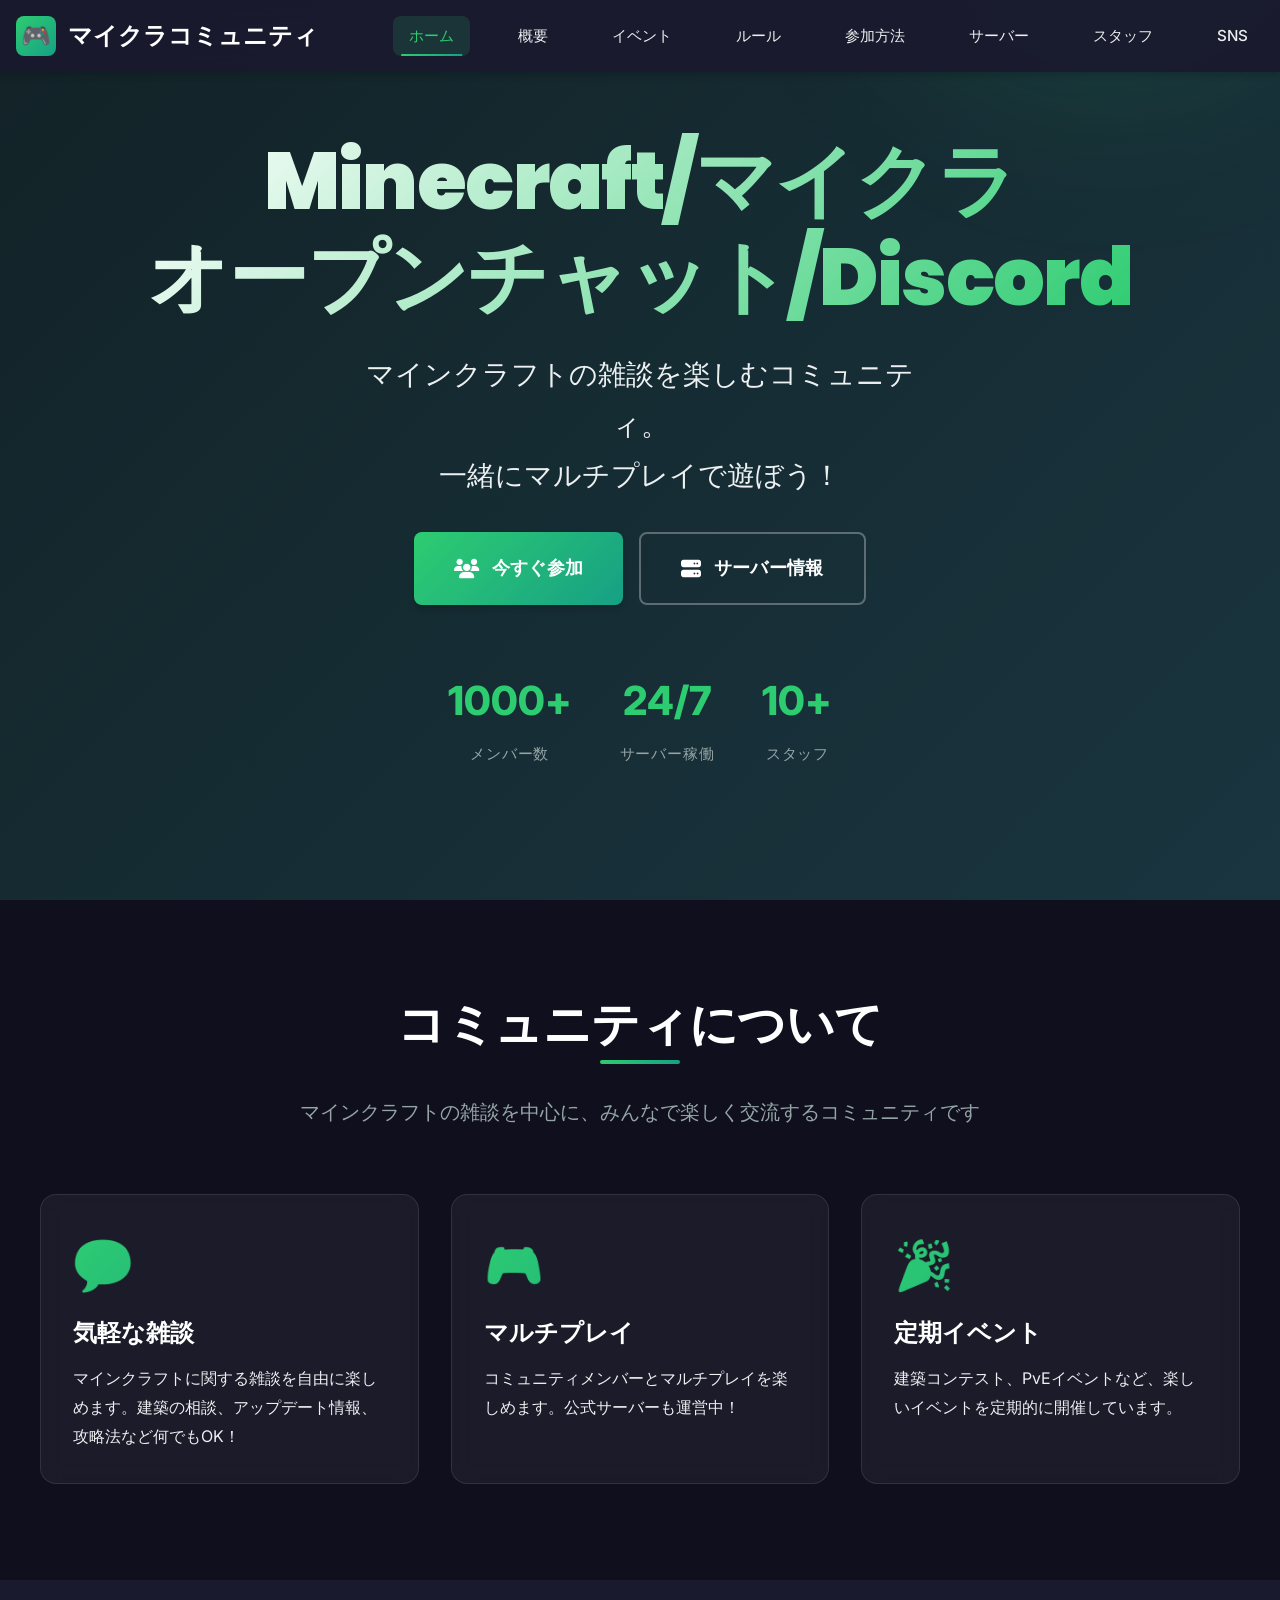
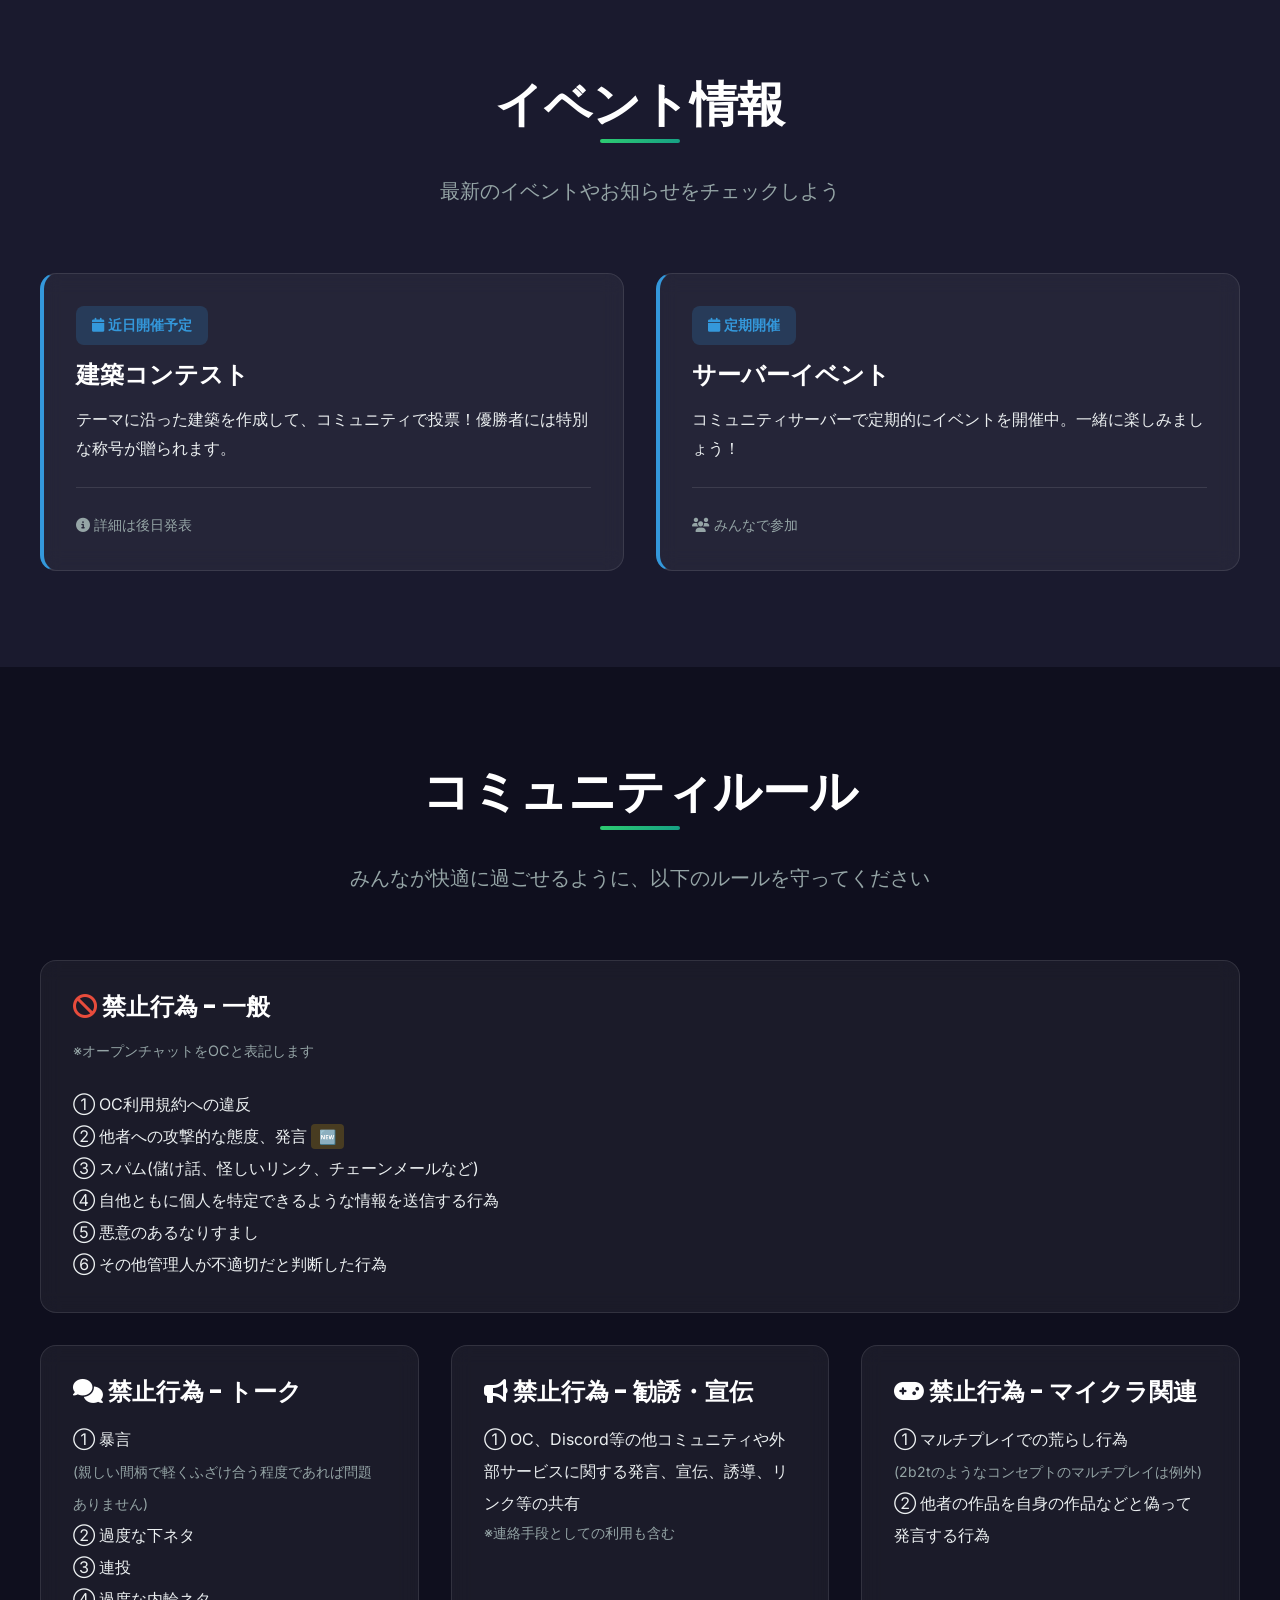
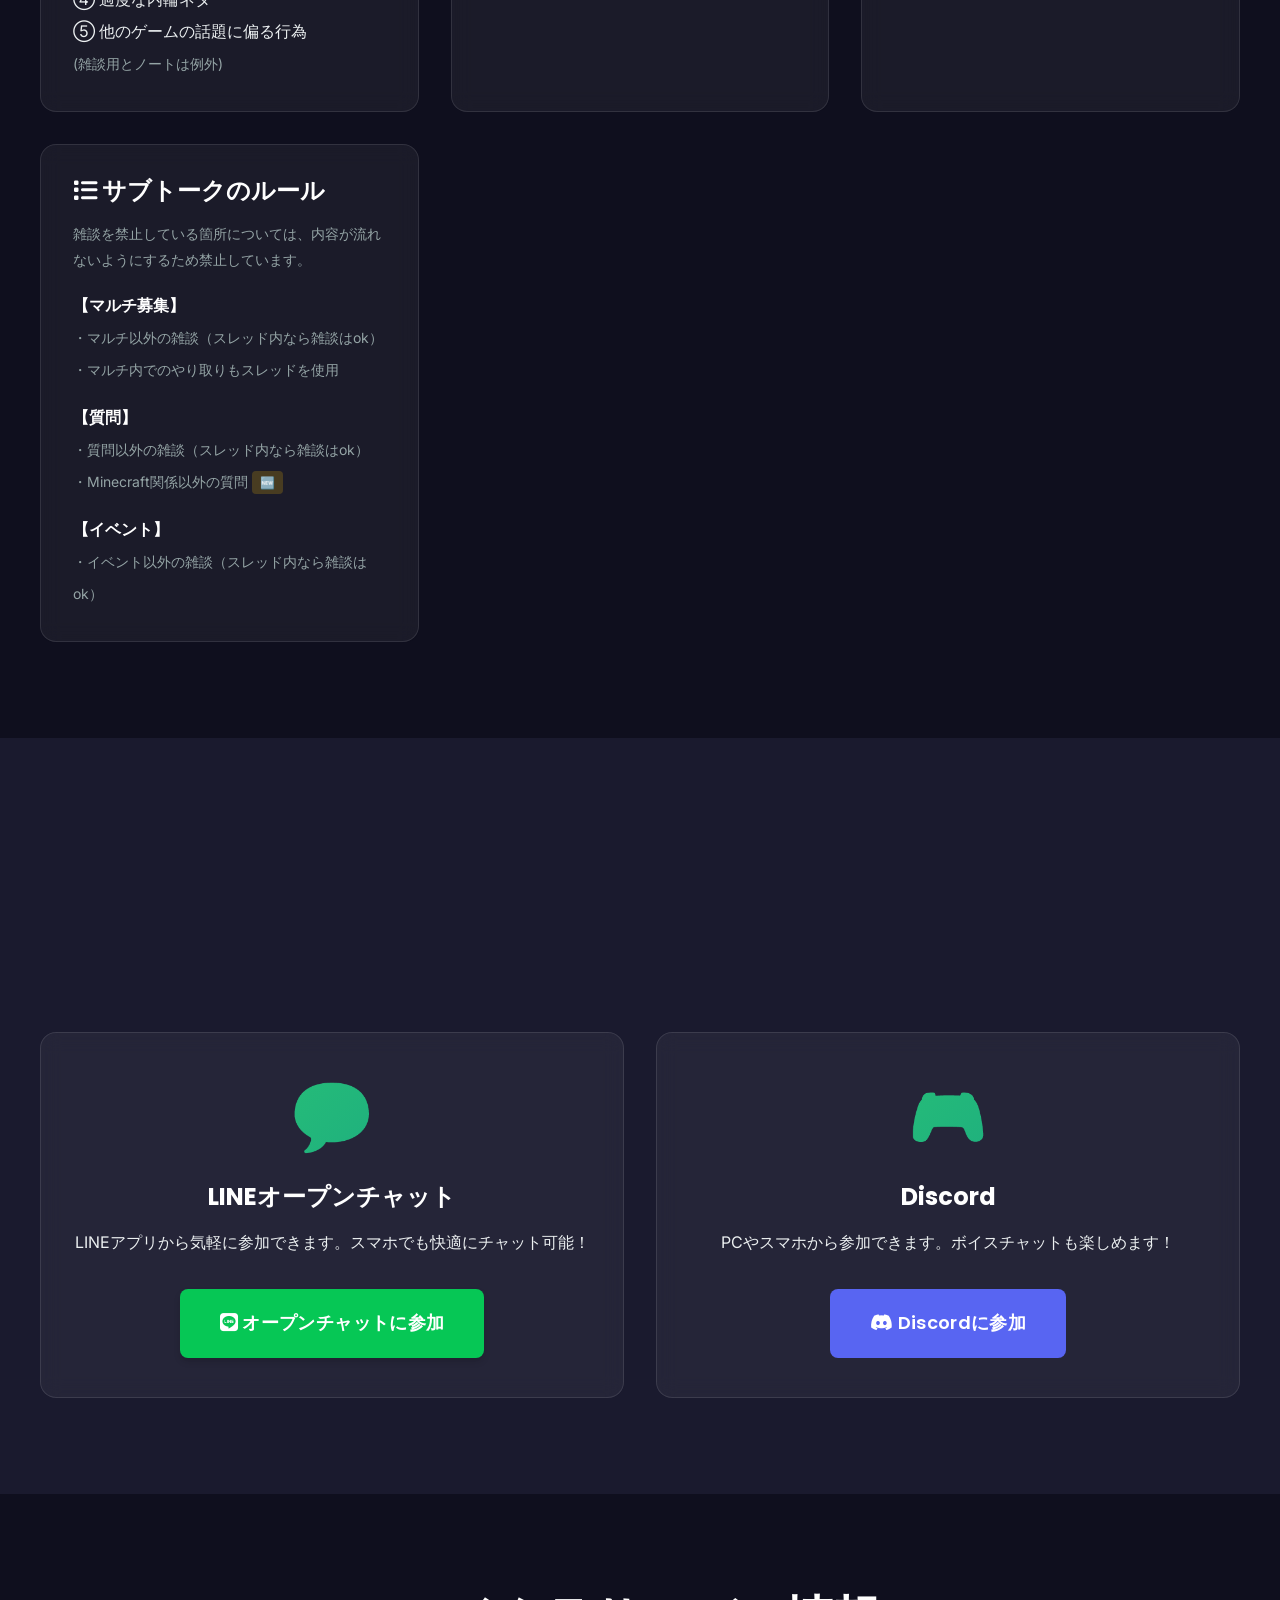
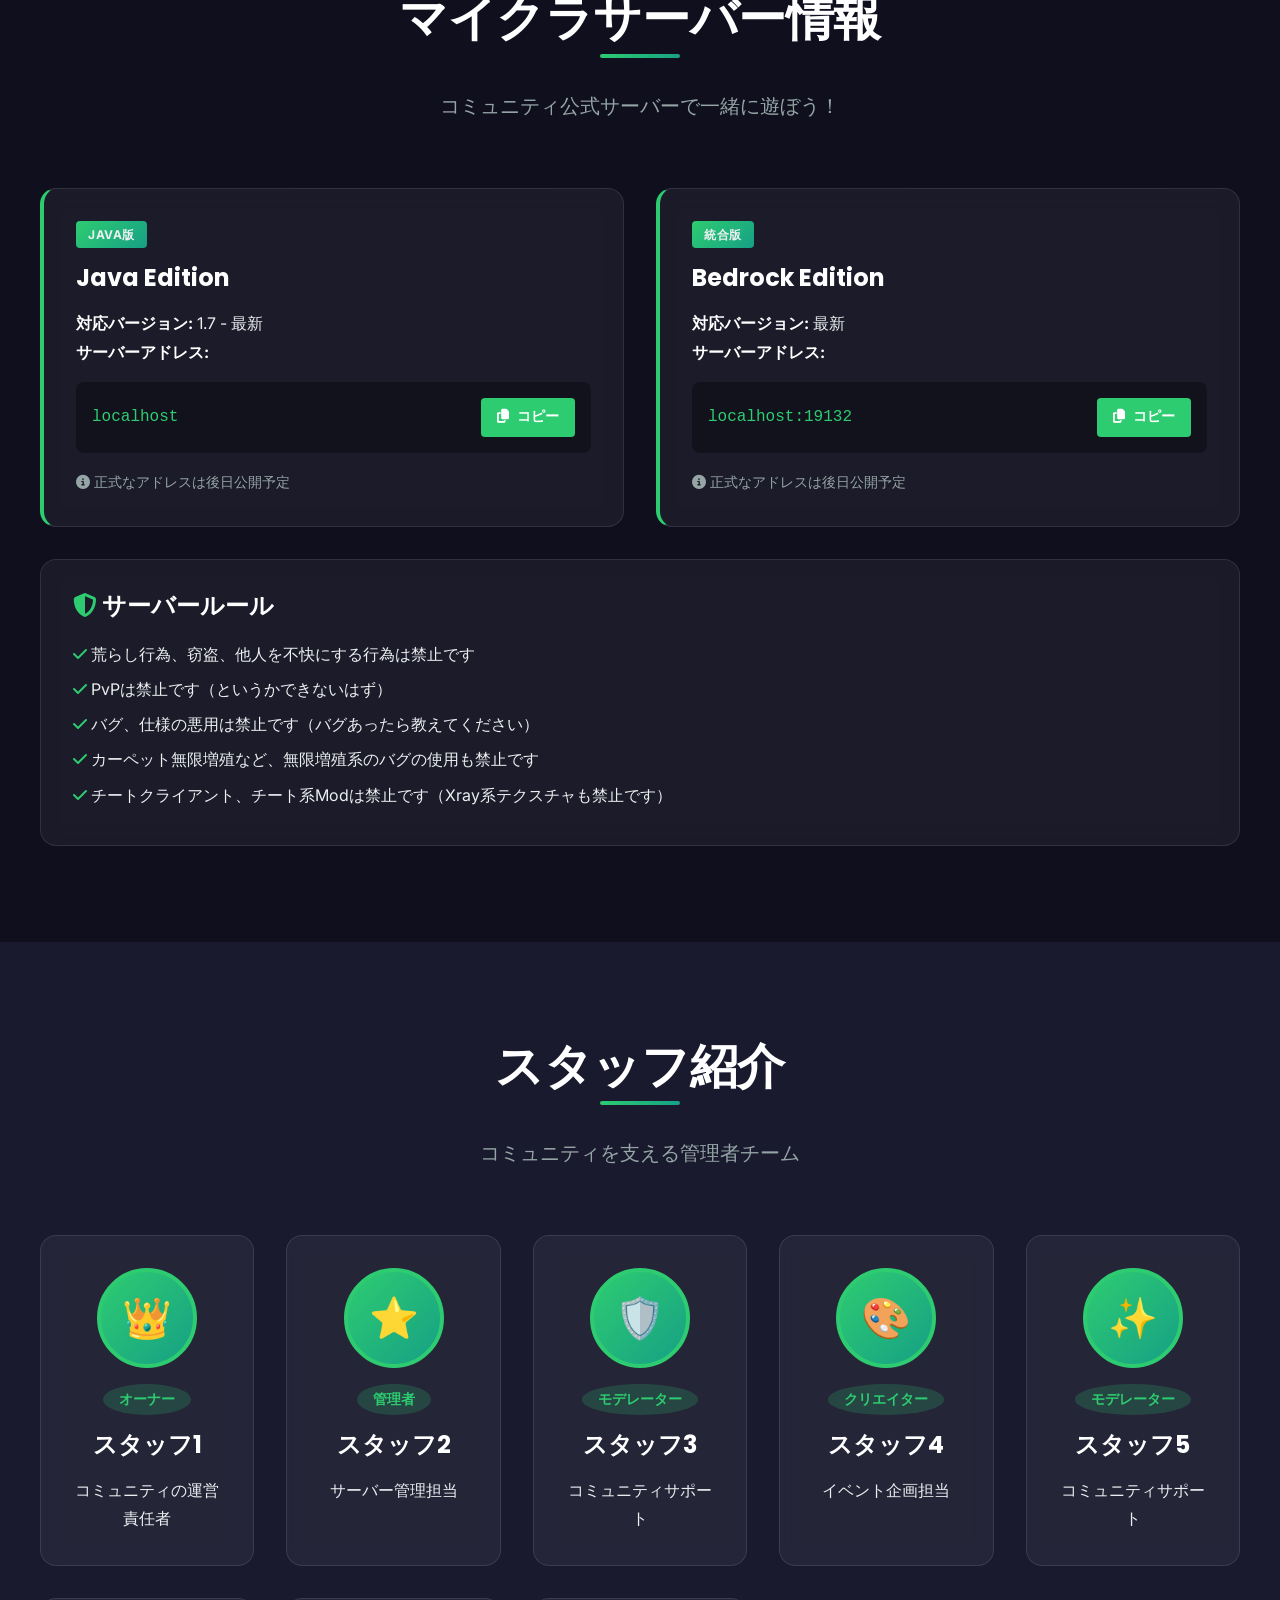
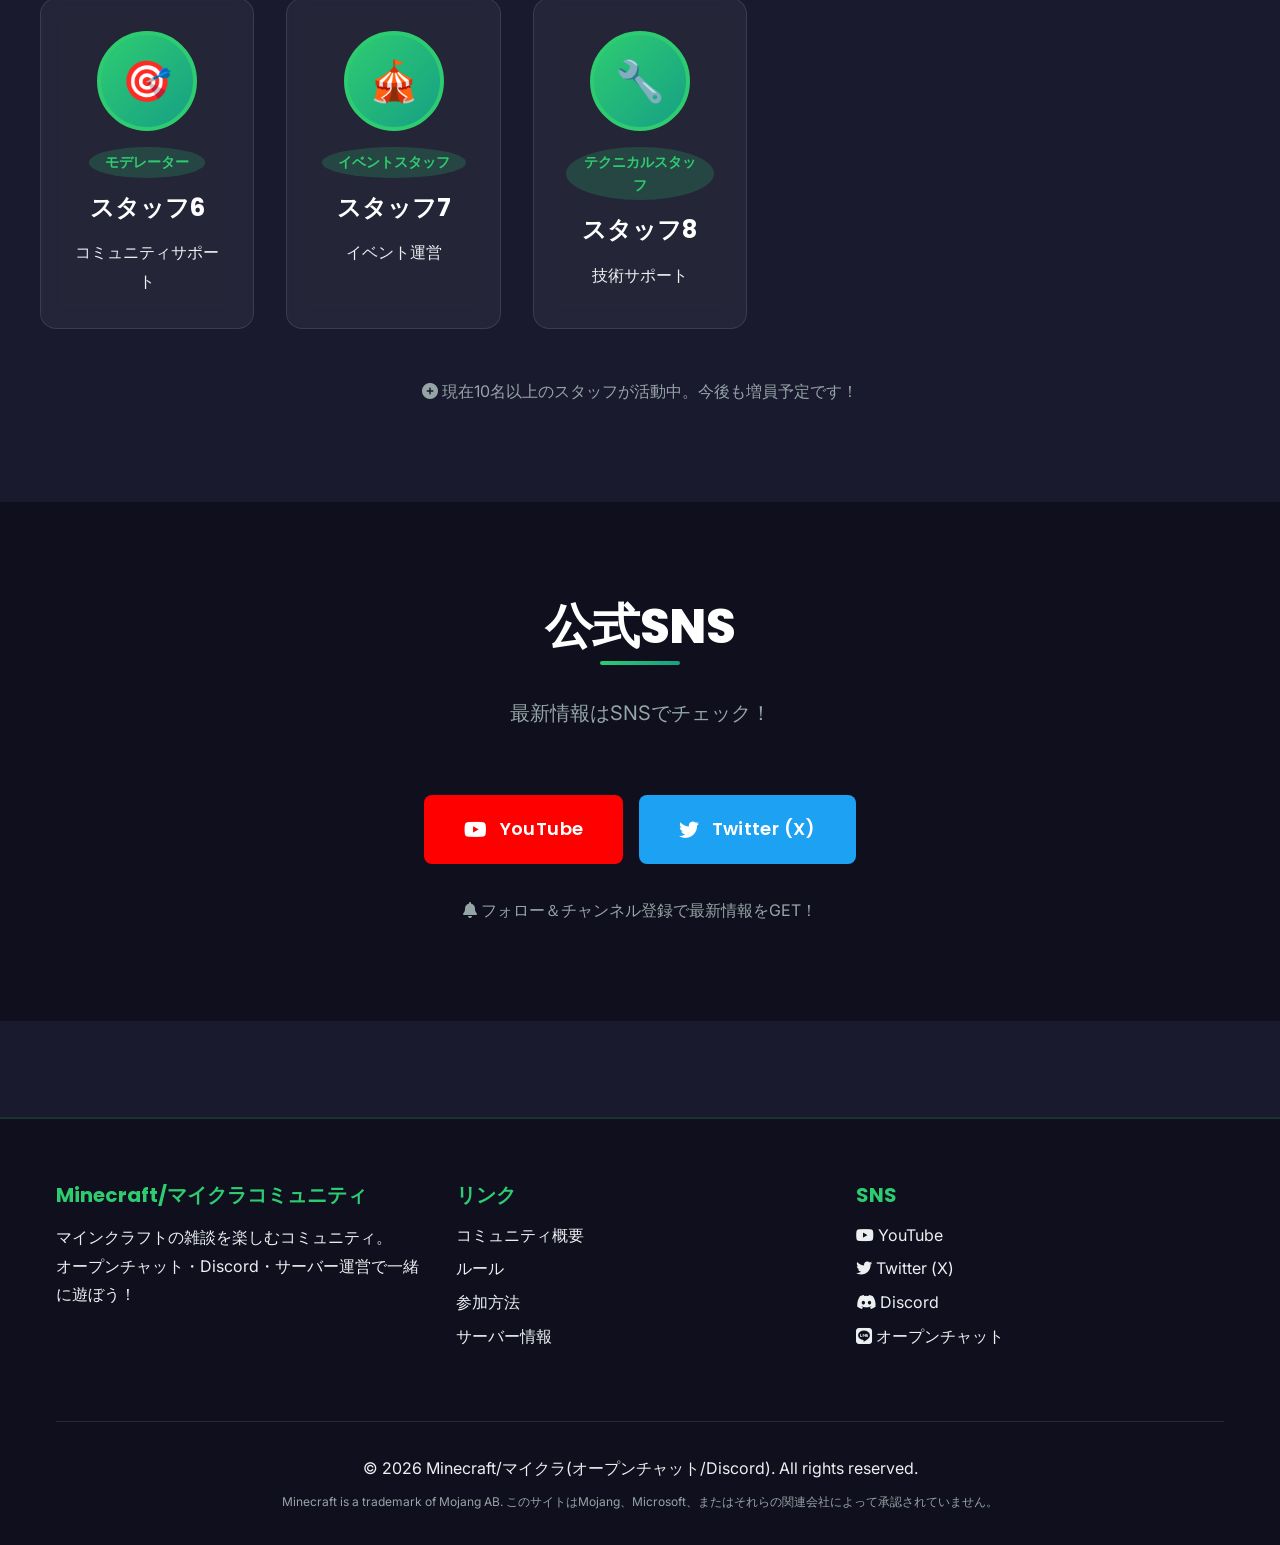
==== index.html @ b62eadbc "とりあえず一旦作成" ====
<!DOCTYPE html>
<html lang="ja">
<head>
    <meta charset="UTF-8">
    <meta name="viewport" content="width=device-width, initial-scale=1.0">
    <meta name="description" content="マインクラフトの雑談を楽しむコミュニティ。オープンチャット・Discord・サーバー運営で一緒に遊ぼう！">
    <meta name="keywords" content="マインクラフト,Minecraft,コミュニティ,オープンチャット,Discord,マルチプレイ,サーバー">
    <meta name="author" content="Minecraft/マイクラ(オープンチャット/Discord)">
    
    <!-- OGP -->
    <meta property="og:title" content="Minecraft/マイクラ(オープンチャット/Discord) - 公式サイト">
    <meta property="og:description" content="マインクラフトの雑談を楽しむコミュニティ。オープンチャット・Discord・サーバー運営で一緒に遊ぼう！">
    <meta property="og:type" content="website">
    <meta property="og:image" content="./assets/og-image.png">
    
    <!-- Twitter Card -->
    <meta name="twitter:card" content="summary_large_image">
    <meta name="twitter:title" content="Minecraft/マイクラ(オープンチャット/Discord)">
    <meta name="twitter:description" content="マインクラフトの雑談を楽しむコミュニティ">
    
    <title>Minecraft/マイクラ(オープンチャット/Discord) - 公式サイト</title>
    
    <!-- Font Awesome -->
    <link rel="stylesheet" href="https://cdnjs.cloudflare.com/ajax/libs/font-awesome/6.5.1/css/all.min.css">
    
    <!-- Main CSS -->
    <link rel="stylesheet" href="css/main.css">
    
    <!-- Favicon -->
    <link rel="icon" type="image/png" href="./assets/favicon.png">
</head>
<body>

    <!-- ============================================
         ヘッダー & ナビゲーション
         ============================================ -->
    <header class="header">
        <div class="header__container">
            <a href="#home" class="header__logo">
                <div class="header__logo-icon">🎮</div>
                <span>マイクラコミュニティ</span>
            </a>
            
            <nav class="nav">
                <ul class="nav__list">
                    <li class="nav__item"><a href="#home" class="nav__link active">ホーム</a></li>
                    <li class="nav__item"><a href="#about" class="nav__link">概要</a></li>
                    <li class="nav__item"><a href="#events" class="nav__link">イベント</a></li>
                    <li class="nav__item"><a href="#rules" class="nav__link">ルール</a></li>
                    <li class="nav__item"><a href="#join" class="nav__link">参加方法</a></li>
                    <li class="nav__item"><a href="#server" class="nav__link">サーバー</a></li>
                    <li class="nav__item"><a href="#staff" class="nav__link">スタッフ</a></li>
                    <li class="nav__item"><a href="#sns" class="nav__link">SNS</a></li>
                </ul>
            </nav>
            
            <button class="header__menu-toggle" aria-label="メニューを開く">
                <i class="fas fa-bars"></i>
            </button>
        </div>
    </header>

    <!-- ============================================
         ヒーローセクション
         ============================================ -->
    <section id="home" class="hero">
        <div class="hero__container">
            <h1 class="hero__title">Minecraft/マイクラ<br>オープンチャット/Discord</h1>
            <p class="hero__subtitle">マインクラフトの雑談を楽しむコミュニティ。<br>一緒にマルチプレイで遊ぼう！</p>
            
            <div class="hero__cta">
                <a href="#join" class="btn btn--primary btn--lg btn--icon">
                    <i class="fas fa-users"></i>
                    <span>今すぐ参加</span>
                </a>
                <a href="#server" class="btn btn--outline btn--lg btn--icon">
                    <i class="fas fa-server"></i>
                    <span>サーバー情報</span>
                </a>
            </div>
            
            <div class="hero__stats">
                <div class="hero__stat">
                    <span class="hero__stat-number">1000+</span>
                    <span class="hero__stat-label">メンバー数</span>
                </div>
                <div class="hero__stat">
                    <span class="hero__stat-number">24/7</span>
                    <span class="hero__stat-label">サーバー稼働</span>
                </div>
                <div class="hero__stat">
                    <span class="hero__stat-number">10+</span>
                    <span class="hero__stat-label">スタッフ</span>
                </div>
            </div>
        </div>
    </section>

    <!-- ============================================
         コミュニティ概要
         ============================================ -->
    <section id="about" class="section section--dark">
        <div class="section__container">
            <header class="section__header scroll-reveal">
                <h2 class="section__title">コミュニティについて</h2>
                <p class="section__subtitle">マインクラフトの雑談を中心に、みんなで楽しく交流するコミュニティです</p>
            </header>
            
            <div class="section__content grid grid-3 scroll-reveal">
                <div class="card hover-lift">
                    <span class="card__icon">💬</span>
                    <h3 class="card__title">気軽な雑談</h3>
                    <p class="card__description">マインクラフトに関する雑談を自由に楽しめます。建築の相談、アップデート情報、攻略法など何でもOK！</p>
                </div>
                
                <div class="card hover-lift">
                    <span class="card__icon">🎮</span>
                    <h3 class="card__title">マルチプレイ</h3>
                    <p class="card__description">コミュニティメンバーとマルチプレイを楽しめます。公式サーバーも運営中！</p>
                </div>
                
                <div class="card hover-lift">
                    <span class="card__icon">🎉</span>
                    <h3 class="card__title">定期イベント</h3>
                    <p class="card__description">建築コンテスト、PvEイベントなど、楽しいイベントを定期的に開催しています。</p>
                </div>
            </div>
        </div>
    </section>

    <!-- ============================================
         イベント情報
         ============================================ -->
    <section id="events" class="section section--light">
        <div class="section__container">
            <header class="section__header scroll-reveal">
                <h2 class="section__title">イベント情報</h2>
                <p class="section__subtitle">最新のイベントやお知らせをチェックしよう</p>
            </header>
            
            <div class="section__content grid grid-2 scroll-reveal">
                <div class="card card--event hover-lift">
                    <span class="card__date"><i class="fas fa-calendar"></i> 近日開催予定</span>
                    <h3 class="card__title">建築コンテスト</h3>
                    <p class="card__description">テーマに沿った建築を作成して、コミュニティで投票！優勝者には特別な称号が贈られます。</p>
                    <div class="card__footer">
                        <small><i class="fas fa-info-circle"></i> 詳細は後日発表</small>
                    </div>
                </div>
                
                <div class="card card--event hover-lift">
                    <span class="card__date"><i class="fas fa-calendar"></i> 定期開催</span>
                    <h3 class="card__title">サーバーイベント</h3>
                    <p class="card__description">コミュニティサーバーで定期的にイベントを開催中。一緒に楽しみましょう！</p>
                    <div class="card__footer">
                        <small><i class="fas fa-users"></i> みんなで参加</small>
                    </div>
                </div>
            </div>
        </div>
    </section>

    <!-- ============================================
         ルール
         ============================================ -->
    <section id="rules" class="section section--dark">
        <div class="section__container">
            <header class="section__header scroll-reveal">
                <h2 class="section__title">コミュニティルール</h2>
                <p class="section__subtitle">みんなが快適に過ごせるように、以下のルールを守ってください</p>
            </header>
            
            <div class="section__content scroll-reveal">
                <!-- 禁止行為 - 一般 -->
                <div class="card" style="margin-bottom: 2rem;">
                    <h3 class="card__title"><i class="fas fa-ban" style="color: var(--accent-red);"></i> 禁止行為 - 一般</h3>
                    <p style="color: var(--text-muted); margin-bottom: 1.5rem; font-size: 0.9rem;">※オープンチャットをOCと表記します</p>
                    <ul style="list-style: none; padding: 0; line-height: 2;">
                        <li>① OC利用規約への違反</li>
                        <li>② 他者への攻撃的な態度、発言 <span style="background: rgba(255, 193, 7, 0.2); padding: 0.25rem 0.5rem; border-radius: 4px; font-size: 0.875rem;">🆕</span></li>
                        <li>③ スパム(儲け話、怪しいリンク、チェーンメールなど)</li>
                        <li>④ 自他ともに個人を特定できるような情報を送信する行為</li>
                        <li>⑤ 悪意のあるなりすまし</li>
                        <li>⑥ その他管理人が不適切だと判断した行為</li>
                    </ul>
                </div>
                
                <div class="grid grid-2">
                    <!-- 禁止行為 - トーク -->
                    <div class="card">
                        <h3 class="card__title"><i class="fas fa-comments"></i> 禁止行為 - トーク</h3>
                        <ul style="list-style: none; padding: 0; line-height: 2;">
                            <li>① 暴言<br><small style="color: var(--text-muted);">(親しい間柄で軽くふざけ合う程度であれば問題ありません)</small></li>
                            <li>② 過度な下ネタ</li>
                            <li>③ 連投</li>
                            <li>④ 過度な内輪ネタ</li>
                            <li>⑤ 他のゲームの話題に偏る行為<br><small style="color: var(--text-muted);">(雑談用とノートは例外)</small></li>
                        </ul>
                    </div>
                    
                    <!-- 禁止行為 - 勧誘・宣伝 -->
                    <div class="card">
                        <h3 class="card__title"><i class="fas fa-bullhorn"></i> 禁止行為 - 勧誘・宣伝</h3>
                        <ul style="list-style: none; padding: 0; line-height: 2;">
                            <li>① OC、Discord等の他コミュニティや外部サービスに関する発言、宣伝、誘導、リンク等の共有</li>
                            <li style="color: var(--text-muted); font-size: 0.9rem;">※連絡手段としての利用も含む</li>
                        </ul>
                    </div>
                    
                    <!-- 禁止行為 - マイクラ関連 -->
                    <div class="card">
                        <h3 class="card__title"><i class="fas fa-gamepad"></i> 禁止行為 - マイクラ関連</h3>
                        <ul style="list-style: none; padding: 0; line-height: 2;">
                            <li>① マルチプレイでの荒らし行為<br><small style="color: var(--text-muted);">(2b2tのようなコンセプトのマルチプレイは例外)</small></li>
                            <li>② 他者の作品を自身の作品などと偽って発言する行為</li>
                        </ul>
                    </div>
                    
                    <!-- サブトーク -->
                    <div class="card">
                        <h3 class="card__title"><i class="fas fa-list"></i> サブトークのルール</h3>
                        <p style="color: var(--text-muted); margin-bottom: 1rem; font-size: 0.9rem;">雑談を禁止している箇所については、内容が流れないようにするため禁止しています。</p>
                        <ul style="list-style: none; padding: 0; line-height: 2;">
                            <li><strong>【マルチ募集】</strong><br>
                                <small>・マルチ以外の雑談（スレッド内なら雑談はok）<br>
                                ・マルチ内でのやり取りもスレッドを使用</small>
                            </li>
                            <li style="margin-top: 1rem;"><strong>【質問】</strong><br>
                                <small>・質問以外の雑談（スレッド内なら雑談はok）<br>
                                ・Minecraft関係以外の質問 <span style="background: rgba(255, 193, 7, 0.2); padding: 0.25rem 0.5rem; border-radius: 4px; font-size: 0.75rem;">🆕</span></small>
                            </li>
                            <li style="margin-top: 1rem;"><strong>【イベント】</strong><br>
                                <small>・イベント以外の雑談（スレッド内なら雑談はok）</small>
                            </li>
                        </ul>
                    </div>
                </div>
            </div>
        </div>
    </section>

    <!-- ============================================
         参加方法
         ============================================ -->
    <section id="join" class="section section--light">
        <div class="section__container">
            <header class="section__header scroll-reveal">
                <h2 class="section__title">参加方法</h2>
                <p class="section__subtitle">オープンチャットまたはDiscordからコミュニティに参加できます</p>
            </header>
            
            <div class="section__content grid grid-2 scroll-reveal">
                <div class="card hover-lift" style="text-align: center;">
                    <span class="card__icon" style="font-size: 4rem;">💬</span>
                    <h3 class="card__title">LINEオープンチャット</h3>
                    <p class="card__description">LINEアプリから気軽に参加できます。スマホでも快適にチャット可能！</p>
                    <div style="margin-top: 2rem;">
                        <a href="#" class="btn btn--primary btn--lg" style="background: #06C755;">
                            <i class="fab fa-line"></i> オープンチャットに参加
                        </a>
                    </div>
                </div>
                
                <div class="card hover-lift" style="text-align: center;">
                    <span class="card__icon" style="font-size: 4rem;">🎮</span>
                    <h3 class="card__title">Discord</h3>
                    <p class="card__description">PCやスマホから参加できます。ボイスチャットも楽しめます！</p>
                    <div style="margin-top: 2rem;">
                        <a href="#" class="btn btn--discord btn--lg">
                            <i class="fab fa-discord"></i> Discordに参加
                        </a>
                    </div>
                </div>
            </div>
        </div>
    </section>

    <!-- ============================================
         サーバー情報
         ============================================ -->
    <section id="server" class="section section--dark">
        <div class="section__container">
            <header class="section__header scroll-reveal">
                <h2 class="section__title">マイクラサーバー情報</h2>
                <p class="section__subtitle">コミュニティ公式サーバーで一緒に遊ぼう！</p>
            </header>
            
            <div class="section__content scroll-reveal">
                <div class="grid grid-2">
                    <!-- Java版 -->
                    <div class="card card--server hover-lift">
                        <span class="card__label">Java版</span>
                        <h3 class="card__title">Java Edition</h3>
                        <p class="card__description">
                            <strong>対応バージョン:</strong> 1.7 - 最新<br>
                            <strong>サーバーアドレス:</strong>
                        </p>
                        <div class="card__address">
                            <span class="card__address-text">localhost</span>
                            <button class="card__copy-btn">
                                <i class="fas fa-copy"></i> コピー
                            </button>
                        </div>
                        <p style="color: var(--text-muted); font-size: 0.875rem; margin-top: 1rem;">
                            <i class="fas fa-info-circle"></i> 正式なアドレスは後日公開予定
                        </p>
                    </div>
                    
                    <!-- 統合版 -->
                    <div class="card card--server hover-lift">
                        <span class="card__label">統合版</span>
                        <h3 class="card__title">Bedrock Edition</h3>
                        <p class="card__description">
                            <strong>対応バージョン:</strong> 最新<br>
                            <strong>サーバーアドレス:</strong>
                        </p>
                        <div class="card__address">
                            <span class="card__address-text">localhost:19132</span>
                            <button class="card__copy-btn">
                                <i class="fas fa-copy"></i> コピー
                            </button>
                        </div>
                        <p style="color: var(--text-muted); font-size: 0.875rem; margin-top: 1rem;">
                            <i class="fas fa-info-circle"></i> 正式なアドレスは後日公開予定
                        </p>
                    </div>
                </div>
                
                <!-- サーバールール -->
                <div class="card" style="margin-top: 2rem;">
                    <h3 class="card__title"><i class="fas fa-shield-alt" style="color: var(--primary-green);"></i> サーバールール</h3>
                    <ul style="list-style: none; padding: 0; line-height: 2.2;">
                        <li><i class="fas fa-check" style="color: var(--primary-green);"></i> 荒らし行為、窃盗、他人を不快にする行為は禁止です</li>
                        <li><i class="fas fa-check" style="color: var(--primary-green);"></i> PvPは禁止です（というかできないはず）</li>
                        <li><i class="fas fa-check" style="color: var(--primary-green);"></i> バグ、仕様の悪用は禁止です（バグあったら教えてください）</li>
                        <li><i class="fas fa-check" style="color: var(--primary-green);"></i> カーペット無限増殖など、無限増殖系のバグの使用も禁止です</li>
                        <li><i class="fas fa-check" style="color: var(--primary-green);"></i> チートクライアント、チート系Modは禁止です（Xray系テクスチャも禁止です）</li>
                    </ul>
                </div>
            </div>
        </div>
    </section>

    <!-- ============================================
         スタッフ紹介
         ============================================ -->
    <section id="staff" class="section section--light">
        <div class="section__container">
            <header class="section__header scroll-reveal">
                <h2 class="section__title">スタッフ紹介</h2>
                <p class="section__subtitle">コミュニティを支える管理者チーム</p>
            </header>
            
            <div class="section__content grid grid-4 scroll-reveal">
                <!-- スタッフカード（サンプル） -->
                <div class="card card--staff hover-lift">
                    <div class="card__avatar">👑</div>
                    <span class="card__role">オーナー</span>
                    <h3 class="card__title">スタッフ1</h3>
                    <p class="card__description">コミュニティの運営責任者</p>
                </div>
                
                <div class="card card--staff hover-lift">
                    <div class="card__avatar">⭐</div>
                    <span class="card__role">管理者</span>
                    <h3 class="card__title">スタッフ2</h3>
                    <p class="card__description">サーバー管理担当</p>
                </div>
                
                <div class="card card--staff hover-lift">
                    <div class="card__avatar">🛡️</div>
                    <span class="card__role">モデレーター</span>
                    <h3 class="card__title">スタッフ3</h3>
                    <p class="card__description">コミュニティサポート</p>
                </div>
                
                <div class="card card--staff hover-lift">
                    <div class="card__avatar">🎨</div>
                    <span class="card__role">クリエイター</span>
                    <h3 class="card__title">スタッフ4</h3>
                    <p class="card__description">イベント企画担当</p>
                </div>
                
                <!-- 追加スタッフ用のプレースホルダー -->
                <div class="card card--staff hover-lift">
                    <div class="card__avatar">✨</div>
                    <span class="card__role">モデレーター</span>
                    <h3 class="card__title">スタッフ5</h3>
                    <p class="card__description">コミュニティサポート</p>
                </div>
                
                <div class="card card--staff hover-lift">
                    <div class="card__avatar">🎯</div>
                    <span class="card__role">モデレーター</span>
                    <h3 class="card__title">スタッフ6</h3>
                    <p class="card__description">コミュニティサポート</p>
                </div>
                
                <div class="card card--staff hover-lift">
                    <div class="card__avatar">🎪</div>
                    <span class="card__role">イベントスタッフ</span>
                    <h3 class="card__title">スタッフ7</h3>
                    <p class="card__description">イベント運営</p>
                </div>
                
                <div class="card card--staff hover-lift">
                    <div class="card__avatar">🔧</div>
                    <span class="card__role">テクニカルスタッフ</span>
                    <h3 class="card__title">スタッフ8</h3>
                    <p class="card__description">技術サポート</p>
                </div>
            </div>
            
            <div style="text-align: center; margin-top: 3rem;">
                <p style="color: var(--text-muted);">
                    <i class="fas fa-plus-circle"></i> 現在10名以上のスタッフが活動中。今後も増員予定です！
                </p>
            </div>
        </div>
    </section>

    <!-- ============================================
         公式SNS
         ============================================ -->
    <section id="sns" class="section section--dark">
        <div class="section__container">
            <header class="section__header scroll-reveal">
                <h2 class="section__title">公式SNS</h2>
                <p class="section__subtitle">最新情報はSNSでチェック！</p>
            </header>
            
            <div class="section__content scroll-reveal">
                <div class="btn-group" style="justify-content: center; margin-top: 2rem;">
                    <a href="#" class="btn btn--youtube btn--lg btn--icon">
                        <i class="fab fa-youtube"></i>
                        <span>YouTube</span>
                    </a>
                    <a href="#" class="btn btn--twitter btn--lg btn--icon">
                        <i class="fab fa-twitter"></i>
                        <span>Twitter (X)</span>
                    </a>
                </div>
                
                <p style="text-align: center; color: var(--text-muted); margin-top: 2rem;">
                    <i class="fas fa-bell"></i> フォロー＆チャンネル登録で最新情報をGET！
                </p>
            </div>
        </div>
    </section>

    <!-- ============================================
         フッター
         ============================================ -->
    <footer class="footer">
        <div class="footer__container">
            <div class="footer__content">
                <div class="footer__section">
                    <h3 class="footer__title">Minecraft/マイクラコミュニティ</h3>
                    <p>マインクラフトの雑談を楽しむコミュニティ。<br>オープンチャット・Discord・サーバー運営で一緒に遊ぼう！</p>
                </div>
                
                <div class="footer__section">
                    <h3 class="footer__title">リンク</h3>
                    <ul class="footer__links">
                        <li><a href="#about">コミュニティ概要</a></li>
                        <li><a href="#rules">ルール</a></li>
                        <li><a href="#join">参加方法</a></li>
                        <li><a href="#server">サーバー情報</a></li>
                    </ul>
                </div>
                
                <div class="footer__section">
                    <h3 class="footer__title">SNS</h3>
                    <ul class="footer__links">
                        <li><a href="#"><i class="fab fa-youtube"></i> YouTube</a></li>
                        <li><a href="#"><i class="fab fa-twitter"></i> Twitter (X)</a></li>
                        <li><a href="#"><i class="fab fa-discord"></i> Discord</a></li>
                        <li><a href="#"><i class="fab fa-line"></i> オープンチャット</a></li>
                    </ul>
                </div>
            </div>
            
            <div class="footer__bottom">
                <p class="footer__copyright">
                    &copy; 2026 Minecraft/マイクラ(オープンチャット/Discord). All rights reserved.
                </p>
                <p style="font-size: 0.75rem; color: var(--text-muted); margin-top: 0.5rem;">
                    Minecraft is a trademark of Mojang AB. このサイトはMojang、Microsoft、またはそれらの関連会社によって承認されていません。
                </p>
            </div>
        </div>
    </footer>

    <!-- JavaScript -->
    <script src="js/main.js"></script>
</body>
</html>
---- css/main.css ----
/* ==========================================================================
   メインCSS - すべてのCSSファイルをインポート
   ========================================================================== */

/* Theme Layer */
@import url('theme/colors.css');

/* Base Layer */
@import url('base/reset.css');
@import url('base/typography.css');

/* Layout Layer */
@import url('layout/grid.css');
@import url('layout/header.css');
@import url('layout/footer.css');

/* Module Layer */
@import url('modules/navigation.css');
@import url('modules/hero.css');
@import url('modules/section.css');
@import url('modules/card.css');
@import url('modules/button.css');

/* State Layer */
@import url('state/state.css');
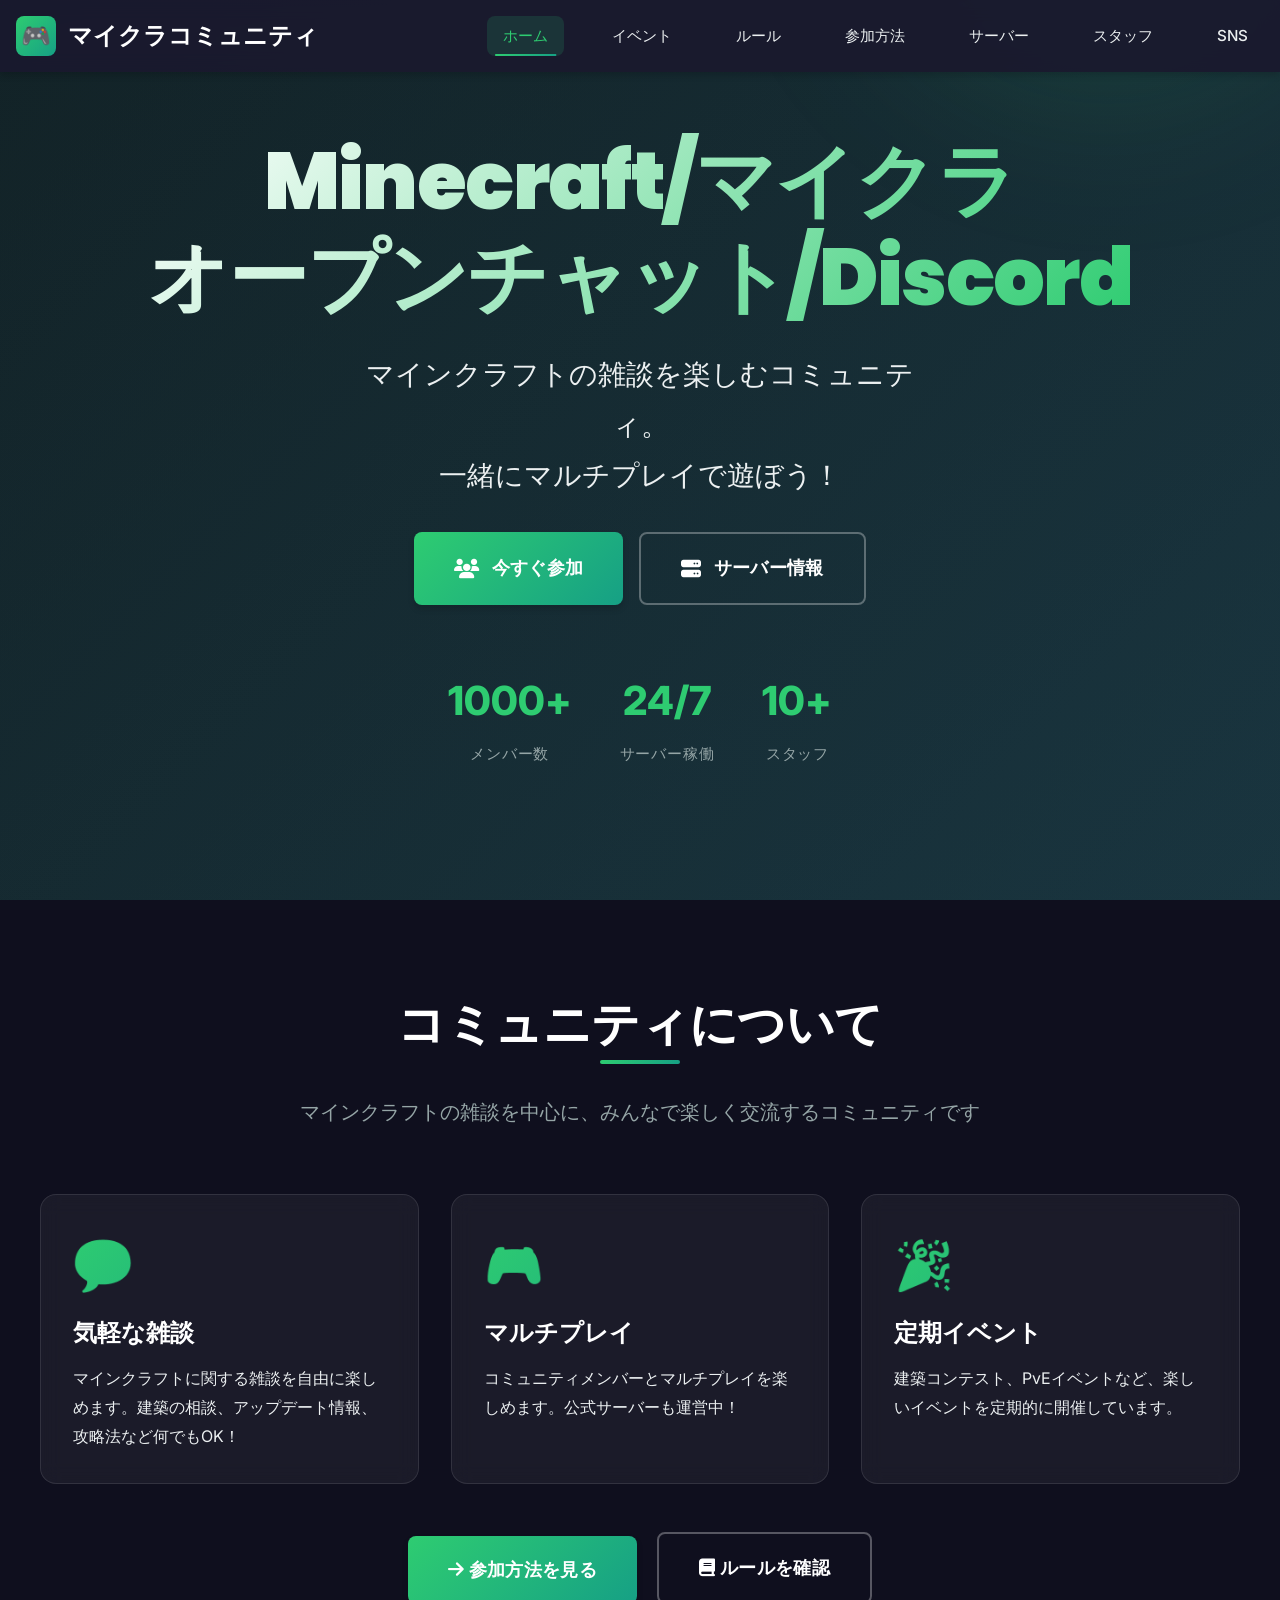
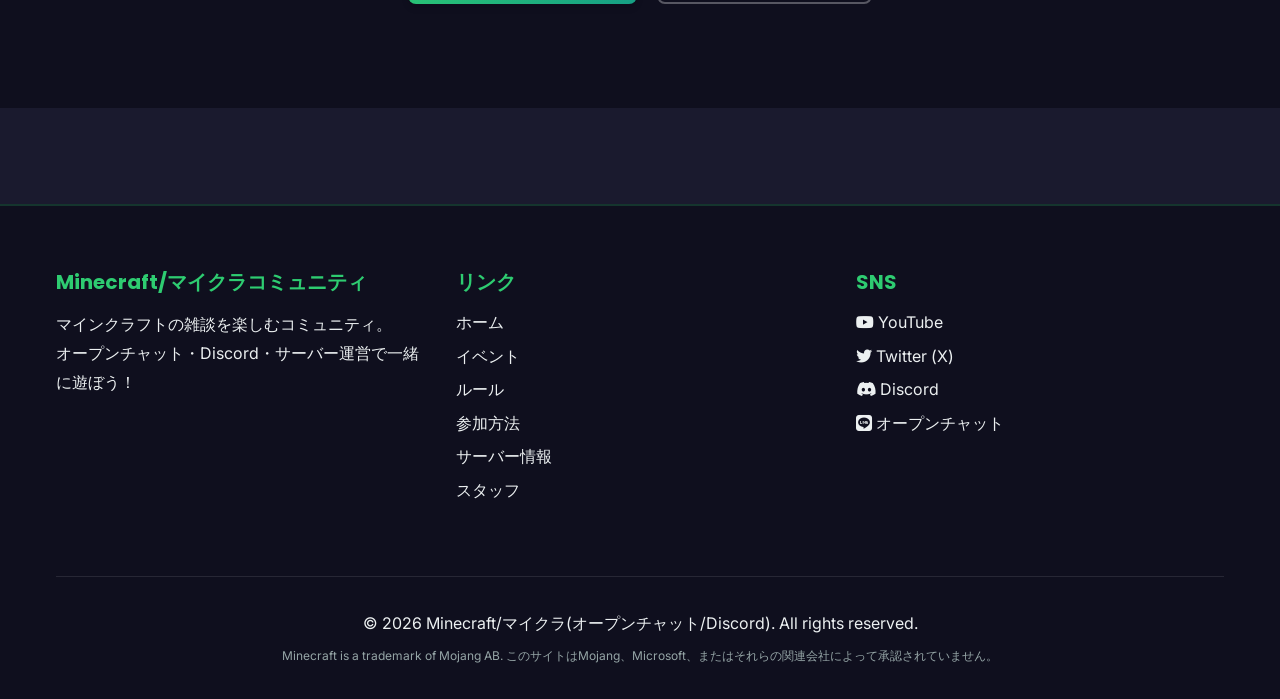
==== commit e48aacde: "ファイル分け" ====
--- a/index.html
+++ b/index.html
@@ -36,21 +36,20 @@
          ============================================ -->
     <header class="header">
         <div class="header__container">
-            <a href="#home" class="header__logo">
+            <a href="index.html" class="header__logo">
                 <div class="header__logo-icon">🎮</div>
                 <span>マイクラコミュニティ</span>
             </a>
             
             <nav class="nav">
                 <ul class="nav__list">
-                    <li class="nav__item"><a href="#home" class="nav__link active">ホーム</a></li>
-                    <li class="nav__item"><a href="#about" class="nav__link">概要</a></li>
-                    <li class="nav__item"><a href="#events" class="nav__link">イベント</a></li>
-                    <li class="nav__item"><a href="#rules" class="nav__link">ルール</a></li>
-                    <li class="nav__item"><a href="#join" class="nav__link">参加方法</a></li>
-                    <li class="nav__item"><a href="#server" class="nav__link">サーバー</a></li>
-                    <li class="nav__item"><a href="#staff" class="nav__link">スタッフ</a></li>
-                    <li class="nav__item"><a href="#sns" class="nav__link">SNS</a></li>
+                    <li class="nav__item"><a href="index.html" class="nav__link active">ホーム</a></li>
+                    <li class="nav__item"><a href="events.html" class="nav__link">イベント</a></li>
+                    <li class="nav__item"><a href="rules.html" class="nav__link">ルール</a></li>
+                    <li class="nav__item"><a href="join.html" class="nav__link">参加方法</a></li>
+                    <li class="nav__item"><a href="server.html" class="nav__link">サーバー</a></li>
+                    <li class="nav__item"><a href="staff.html" class="nav__link">スタッフ</a></li>
+                    <li class="nav__item"><a href="sns.html" class="nav__link">SNS</a></li>
                 </ul>
             </nav>
             
@@ -69,11 +68,11 @@
             <p class="hero__subtitle">マインクラフトの雑談を楽しむコミュニティ。<br>一緒にマルチプレイで遊ぼう！</p>
             
             <div class="hero__cta">
-                <a href="#join" class="btn btn--primary btn--lg btn--icon">
+                <a href="join.html" class="btn btn--primary btn--lg btn--icon">
                     <i class="fas fa-users"></i>
                     <span>今すぐ参加</span>
                 </a>
-                <a href="#server" class="btn btn--outline btn--lg btn--icon">
+                <a href="server.html" class="btn btn--outline btn--lg btn--icon">
                     <i class="fas fa-server"></i>
                     <span>サーバー情報</span>
                 </a>
@@ -125,325 +124,14 @@
                     <p class="card__description">建築コンテスト、PvEイベントなど、楽しいイベントを定期的に開催しています。</p>
                 </div>
             </div>
-        </div>
-    </section>
-
-    <!-- ============================================
-         イベント情報
-         ============================================ -->
-    <section id="events" class="section section--light">
-        <div class="section__container">
-            <header class="section__header scroll-reveal">
-                <h2 class="section__title">イベント情報</h2>
-                <p class="section__subtitle">最新のイベントやお知らせをチェックしよう</p>
-            </header>
-            
-            <div class="section__content grid grid-2 scroll-reveal">
-                <div class="card card--event hover-lift">
-                    <span class="card__date"><i class="fas fa-calendar"></i> 近日開催予定</span>
-                    <h3 class="card__title">建築コンテスト</h3>
-                    <p class="card__description">テーマに沿った建築を作成して、コミュニティで投票！優勝者には特別な称号が贈られます。</p>
-                    <div class="card__footer">
-                        <small><i class="fas fa-info-circle"></i> 詳細は後日発表</small>
-                    </div>
-                </div>
-                
-                <div class="card card--event hover-lift">
-                    <span class="card__date"><i class="fas fa-calendar"></i> 定期開催</span>
-                    <h3 class="card__title">サーバーイベント</h3>
-                    <p class="card__description">コミュニティサーバーで定期的にイベントを開催中。一緒に楽しみましょう！</p>
-                    <div class="card__footer">
-                        <small><i class="fas fa-users"></i> みんなで参加</small>
-                    </div>
-                </div>
-            </div>
-        </div>
-    </section>
-
-    <!-- ============================================
-         ルール
-         ============================================ -->
-    <section id="rules" class="section section--dark">
-        <div class="section__container">
-            <header class="section__header scroll-reveal">
-                <h2 class="section__title">コミュニティルール</h2>
-                <p class="section__subtitle">みんなが快適に過ごせるように、以下のルールを守ってください</p>
-            </header>
-            
-            <div class="section__content scroll-reveal">
-                <!-- 禁止行為 - 一般 -->
-                <div class="card" style="margin-bottom: 2rem;">
-                    <h3 class="card__title"><i class="fas fa-ban" style="color: var(--accent-red);"></i> 禁止行為 - 一般</h3>
-                    <p style="color: var(--text-muted); margin-bottom: 1.5rem; font-size: 0.9rem;">※オープンチャットをOCと表記します</p>
-                    <ul style="list-style: none; padding: 0; line-height: 2;">
-                        <li>① OC利用規約への違反</li>
-                        <li>② 他者への攻撃的な態度、発言 <span style="background: rgba(255, 193, 7, 0.2); padding: 0.25rem 0.5rem; border-radius: 4px; font-size: 0.875rem;">🆕</span></li>
-                        <li>③ スパム(儲け話、怪しいリンク、チェーンメールなど)</li>
-                        <li>④ 自他ともに個人を特定できるような情報を送信する行為</li>
-                        <li>⑤ 悪意のあるなりすまし</li>
-                        <li>⑥ その他管理人が不適切だと判断した行為</li>
-                    </ul>
-                </div>
-                
-                <div class="grid grid-2">
-                    <!-- 禁止行為 - トーク -->
-                    <div class="card">
-                        <h3 class="card__title"><i class="fas fa-comments"></i> 禁止行為 - トーク</h3>
-                        <ul style="list-style: none; padding: 0; line-height: 2;">
-                            <li>① 暴言<br><small style="color: var(--text-muted);">(親しい間柄で軽くふざけ合う程度であれば問題ありません)</small></li>
-                            <li>② 過度な下ネタ</li>
-                            <li>③ 連投</li>
-                            <li>④ 過度な内輪ネタ</li>
-                            <li>⑤ 他のゲームの話題に偏る行為<br><small style="color: var(--text-muted);">(雑談用とノートは例外)</small></li>
-                        </ul>
-                    </div>
-                    
-                    <!-- 禁止行為 - 勧誘・宣伝 -->
-                    <div class="card">
-                        <h3 class="card__title"><i class="fas fa-bullhorn"></i> 禁止行為 - 勧誘・宣伝</h3>
-                        <ul style="list-style: none; padding: 0; line-height: 2;">
-                            <li>① OC、Discord等の他コミュニティや外部サービスに関する発言、宣伝、誘導、リンク等の共有</li>
-                            <li style="color: var(--text-muted); font-size: 0.9rem;">※連絡手段としての利用も含む</li>
-                        </ul>
-                    </div>
-                    
-                    <!-- 禁止行為 - マイクラ関連 -->
-                    <div class="card">
-                        <h3 class="card__title"><i class="fas fa-gamepad"></i> 禁止行為 - マイクラ関連</h3>
-                        <ul style="list-style: none; padding: 0; line-height: 2;">
-                            <li>① マルチプレイでの荒らし行為<br><small style="color: var(--text-muted);">(2b2tのようなコンセプトのマルチプレイは例外)</small></li>
-                            <li>② 他者の作品を自身の作品などと偽って発言する行為</li>
-                        </ul>
-                    </div>
-                    
-                    <!-- サブトーク -->
-                    <div class="card">
-                        <h3 class="card__title"><i class="fas fa-list"></i> サブトークのルール</h3>
-                        <p style="color: var(--text-muted); margin-bottom: 1rem; font-size: 0.9rem;">雑談を禁止している箇所については、内容が流れないようにするため禁止しています。</p>
-                        <ul style="list-style: none; padding: 0; line-height: 2;">
-                            <li><strong>【マルチ募集】</strong><br>
-                                <small>・マルチ以外の雑談（スレッド内なら雑談はok）<br>
-                                ・マルチ内でのやり取りもスレッドを使用</small>
-                            </li>
-                            <li style="margin-top: 1rem;"><strong>【質問】</strong><br>
-                                <small>・質問以外の雑談（スレッド内なら雑談はok）<br>
-                                ・Minecraft関係以外の質問 <span style="background: rgba(255, 193, 7, 0.2); padding: 0.25rem 0.5rem; border-radius: 4px; font-size: 0.75rem;">🆕</span></small>
-                            </li>
-                            <li style="margin-top: 1rem;"><strong>【イベント】</strong><br>
-                                <small>・イベント以外の雑談（スレッド内なら雑談はok）</small>
-                            </li>
-                        </ul>
-                    </div>
-                </div>
-            </div>
-        </div>
-    </section>
-
-    <!-- ============================================
-         参加方法
-         ============================================ -->
-    <section id="join" class="section section--light">
-        <div class="section__container">
-            <header class="section__header scroll-reveal">
-                <h2 class="section__title">参加方法</h2>
-                <p class="section__subtitle">オープンチャットまたはDiscordからコミュニティに参加できます</p>
-            </header>
-            
-            <div class="section__content grid grid-2 scroll-reveal">
-                <div class="card hover-lift" style="text-align: center;">
-                    <span class="card__icon" style="font-size: 4rem;">💬</span>
-                    <h3 class="card__title">LINEオープンチャット</h3>
-                    <p class="card__description">LINEアプリから気軽に参加できます。スマホでも快適にチャット可能！</p>
-                    <div style="margin-top: 2rem;">
-                        <a href="#" class="btn btn--primary btn--lg" style="background: #06C755;">
-                            <i class="fab fa-line"></i> オープンチャットに参加
-                        </a>
-                    </div>
-                </div>
-                
-                <div class="card hover-lift" style="text-align: center;">
-                    <span class="card__icon" style="font-size: 4rem;">🎮</span>
-                    <h3 class="card__title">Discord</h3>
-                    <p class="card__description">PCやスマホから参加できます。ボイスチャットも楽しめます！</p>
-                    <div style="margin-top: 2rem;">
-                        <a href="#" class="btn btn--discord btn--lg">
-                            <i class="fab fa-discord"></i> Discordに参加
-                        </a>
-                    </div>
-                </div>
-            </div>
-        </div>
-    </section>
-
-    <!-- ============================================
-         サーバー情報
-         ============================================ -->
-    <section id="server" class="section section--dark">
-        <div class="section__container">
-            <header class="section__header scroll-reveal">
-                <h2 class="section__title">マイクラサーバー情報</h2>
-                <p class="section__subtitle">コミュニティ公式サーバーで一緒に遊ぼう！</p>
-            </header>
-            
-            <div class="section__content scroll-reveal">
-                <div class="grid grid-2">
-                    <!-- Java版 -->
-                    <div class="card card--server hover-lift">
-                        <span class="card__label">Java版</span>
-                        <h3 class="card__title">Java Edition</h3>
-                        <p class="card__description">
-                            <strong>対応バージョン:</strong> 1.7 - 最新<br>
-                            <strong>サーバーアドレス:</strong>
-                        </p>
-                        <div class="card__address">
-                            <span class="card__address-text">localhost</span>
-                            <button class="card__copy-btn">
-                                <i class="fas fa-copy"></i> コピー
-                            </button>
-                        </div>
-                        <p style="color: var(--text-muted); font-size: 0.875rem; margin-top: 1rem;">
-                            <i class="fas fa-info-circle"></i> 正式なアドレスは後日公開予定
-                        </p>
-                    </div>
-                    
-                    <!-- 統合版 -->
-                    <div class="card card--server hover-lift">
-                        <span class="card__label">統合版</span>
-                        <h3 class="card__title">Bedrock Edition</h3>
-                        <p class="card__description">
-                            <strong>対応バージョン:</strong> 最新<br>
-                            <strong>サーバーアドレス:</strong>
-                        </p>
-                        <div class="card__address">
-                            <span class="card__address-text">localhost:19132</span>
-                            <button class="card__copy-btn">
-                                <i class="fas fa-copy"></i> コピー
-                            </button>
-                        </div>
-                        <p style="color: var(--text-muted); font-size: 0.875rem; margin-top: 1rem;">
-                            <i class="fas fa-info-circle"></i> 正式なアドレスは後日公開予定
-                        </p>
-                    </div>
-                </div>
-                
-                <!-- サーバールール -->
-                <div class="card" style="margin-top: 2rem;">
-                    <h3 class="card__title"><i class="fas fa-shield-alt" style="color: var(--primary-green);"></i> サーバールール</h3>
-                    <ul style="list-style: none; padding: 0; line-height: 2.2;">
-                        <li><i class="fas fa-check" style="color: var(--primary-green);"></i> 荒らし行為、窃盗、他人を不快にする行為は禁止です</li>
-                        <li><i class="fas fa-check" style="color: var(--primary-green);"></i> PvPは禁止です（というかできないはず）</li>
-                        <li><i class="fas fa-check" style="color: var(--primary-green);"></i> バグ、仕様の悪用は禁止です（バグあったら教えてください）</li>
-                        <li><i class="fas fa-check" style="color: var(--primary-green);"></i> カーペット無限増殖など、無限増殖系のバグの使用も禁止です</li>
-                        <li><i class="fas fa-check" style="color: var(--primary-green);"></i> チートクライアント、チート系Modは禁止です（Xray系テクスチャも禁止です）</li>
-                    </ul>
-                </div>
-            </div>
-        </div>
-    </section>
-
-    <!-- ============================================
-         スタッフ紹介
-         ============================================ -->
-    <section id="staff" class="section section--light">
-        <div class="section__container">
-            <header class="section__header scroll-reveal">
-                <h2 class="section__title">スタッフ紹介</h2>
-                <p class="section__subtitle">コミュニティを支える管理者チーム</p>
-            </header>
-            
-            <div class="section__content grid grid-4 scroll-reveal">
-                <!-- スタッフカード（サンプル） -->
-                <div class="card card--staff hover-lift">
-                    <div class="card__avatar">👑</div>
-                    <span class="card__role">オーナー</span>
-                    <h3 class="card__title">スタッフ1</h3>
-                    <p class="card__description">コミュニティの運営責任者</p>
-                </div>
-                
-                <div class="card card--staff hover-lift">
-                    <div class="card__avatar">⭐</div>
-                    <span class="card__role">管理者</span>
-                    <h3 class="card__title">スタッフ2</h3>
-                    <p class="card__description">サーバー管理担当</p>
-                </div>
-                
-                <div class="card card--staff hover-lift">
-                    <div class="card__avatar">🛡️</div>
-                    <span class="card__role">モデレーター</span>
-                    <h3 class="card__title">スタッフ3</h3>
-                    <p class="card__description">コミュニティサポート</p>
-                </div>
-                
-                <div class="card card--staff hover-lift">
-                    <div class="card__avatar">🎨</div>
-                    <span class="card__role">クリエイター</span>
-                    <h3 class="card__title">スタッフ4</h3>
-                    <p class="card__description">イベント企画担当</p>
-                </div>
-                
-                <!-- 追加スタッフ用のプレースホルダー -->
-                <div class="card card--staff hover-lift">
-                    <div class="card__avatar">✨</div>
-                    <span class="card__role">モデレーター</span>
-                    <h3 class="card__title">スタッフ5</h3>
-                    <p class="card__description">コミュニティサポート</p>
-                </div>
-                
-                <div class="card card--staff hover-lift">
-                    <div class="card__avatar">🎯</div>
-                    <span class="card__role">モデレーター</span>
-                    <h3 class="card__title">スタッフ6</h3>
-                    <p class="card__description">コミュニティサポート</p>
-                </div>
-                
-                <div class="card card--staff hover-lift">
-                    <div class="card__avatar">🎪</div>
-                    <span class="card__role">イベントスタッフ</span>
-                    <h3 class="card__title">スタッフ7</h3>
-                    <p class="card__description">イベント運営</p>
-                </div>
-                
-                <div class="card card--staff hover-lift">
-                    <div class="card__avatar">🔧</div>
-                    <span class="card__role">テクニカルスタッフ</span>
-                    <h3 class="card__title">スタッフ8</h3>
-                    <p class="card__description">技術サポート</p>
-                </div>
-            </div>
             
             <div style="text-align: center; margin-top: 3rem;">
-                <p style="color: var(--text-muted);">
-                    <i class="fas fa-plus-circle"></i> 現在10名以上のスタッフが活動中。今後も増員予定です！
-                </p>
-            </div>
-        </div>
-    </section>
-
-    <!-- ============================================
-         公式SNS
-         ============================================ -->
-    <section id="sns" class="section section--dark">
-        <div class="section__container">
-            <header class="section__header scroll-reveal">
-                <h2 class="section__title">公式SNS</h2>
-                <p class="section__subtitle">最新情報はSNSでチェック！</p>
-            </header>
-            
-            <div class="section__content scroll-reveal">
-                <div class="btn-group" style="justify-content: center; margin-top: 2rem;">
-                    <a href="#" class="btn btn--youtube btn--lg btn--icon">
-                        <i class="fab fa-youtube"></i>
-                        <span>YouTube</span>
-                    </a>
-                    <a href="#" class="btn btn--twitter btn--lg btn--icon">
-                        <i class="fab fa-twitter"></i>
-                        <span>Twitter (X)</span>
-                    </a>
-                </div>
-                
-                <p style="text-align: center; color: var(--text-muted); margin-top: 2rem;">
-                    <i class="fas fa-bell"></i> フォロー＆チャンネル登録で最新情報をGET！
-                </p>
+                <a href="join.html" class="btn btn--primary btn--lg">
+                    <i class="fas fa-arrow-right"></i> 参加方法を見る
+                </a>
+                <a href="rules.html" class="btn btn--outline btn--lg" style="margin-left: 1rem;">
+                    <i class="fas fa-book"></i> ルールを確認
+                </a>
             </div>
         </div>
     </section>
@@ -462,10 +150,12 @@
                 <div class="footer__section">
                     <h3 class="footer__title">リンク</h3>
                     <ul class="footer__links">
-                        <li><a href="#about">コミュニティ概要</a></li>
-                        <li><a href="#rules">ルール</a></li>
-                        <li><a href="#join">参加方法</a></li>
-                        <li><a href="#server">サーバー情報</a></li>
+                        <li><a href="index.html">ホーム</a></li>
+                        <li><a href="events.html">イベント</a></li>
+                        <li><a href="rules.html">ルール</a></li>
+                        <li><a href="join.html">参加方法</a></li>
+                        <li><a href="server.html">サーバー情報</a></li>
+                        <li><a href="staff.html">スタッフ</a></li>
                     </ul>
                 </div>
                 
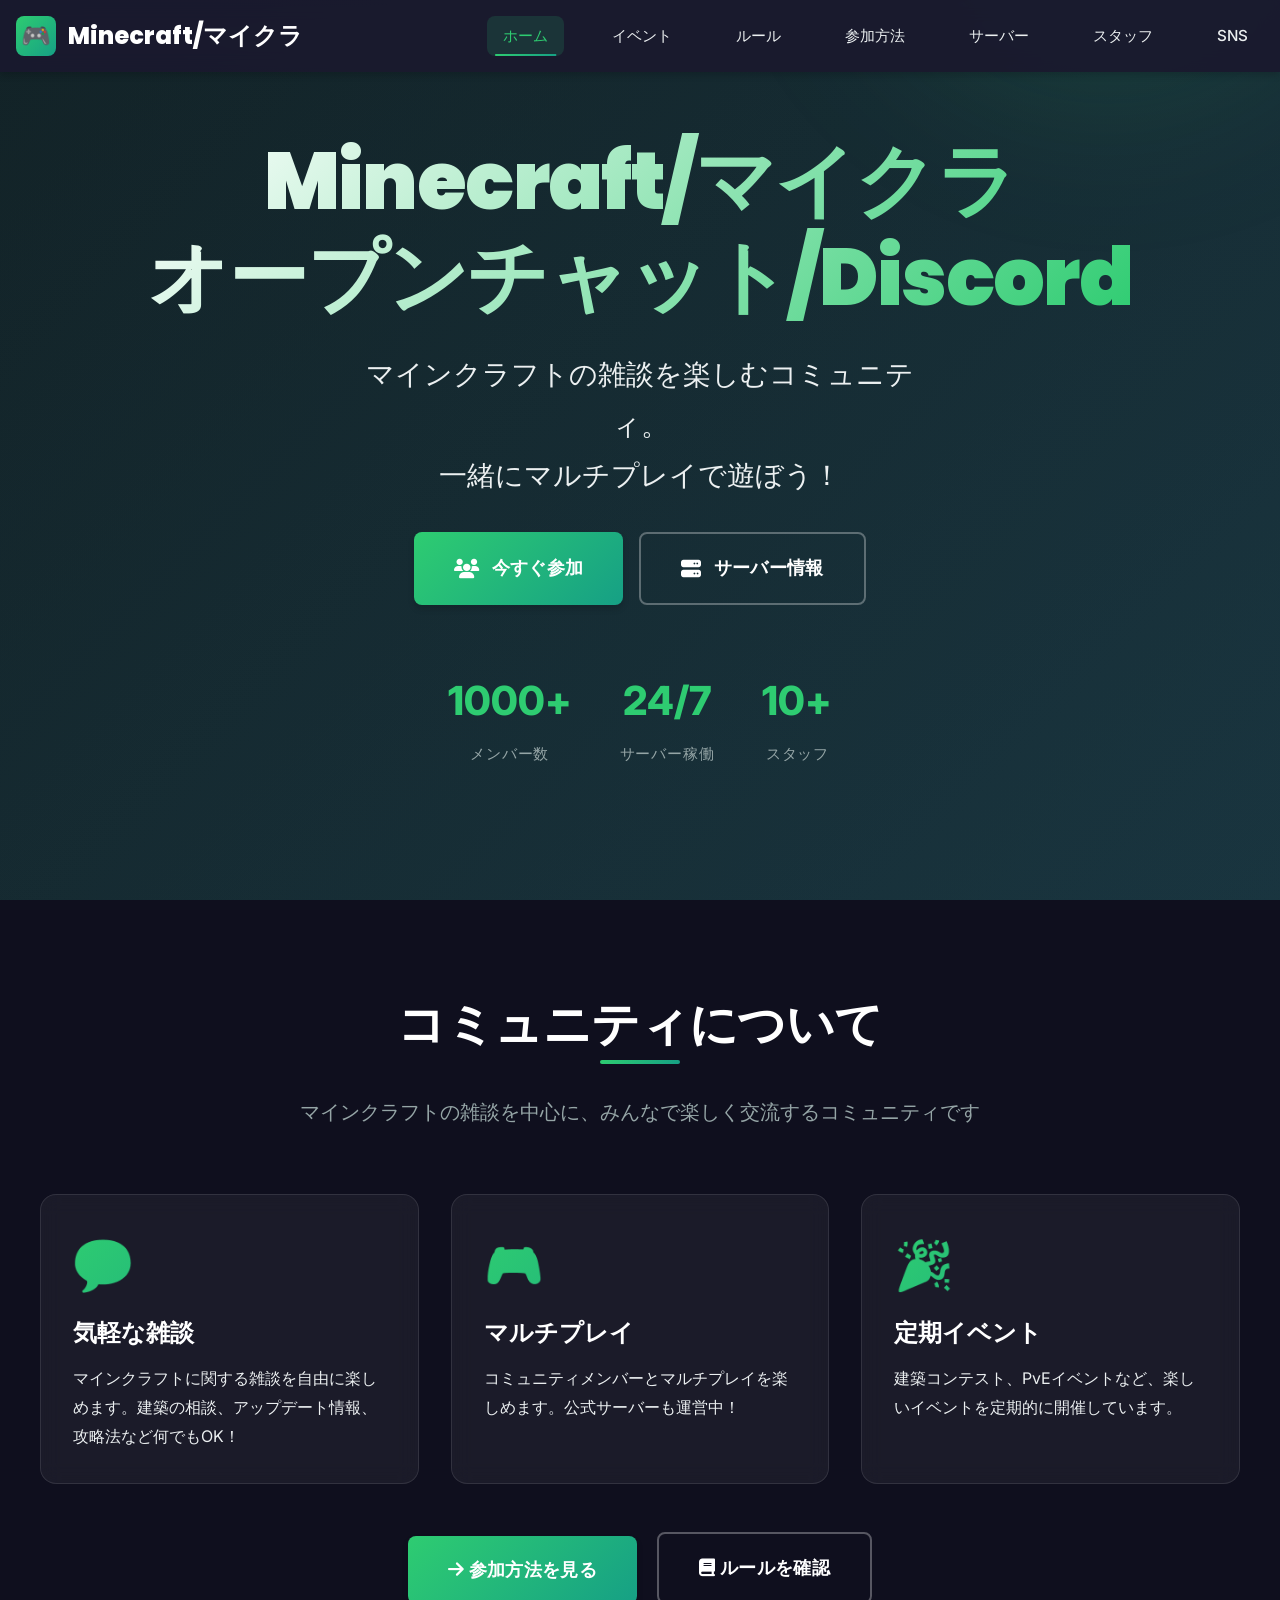
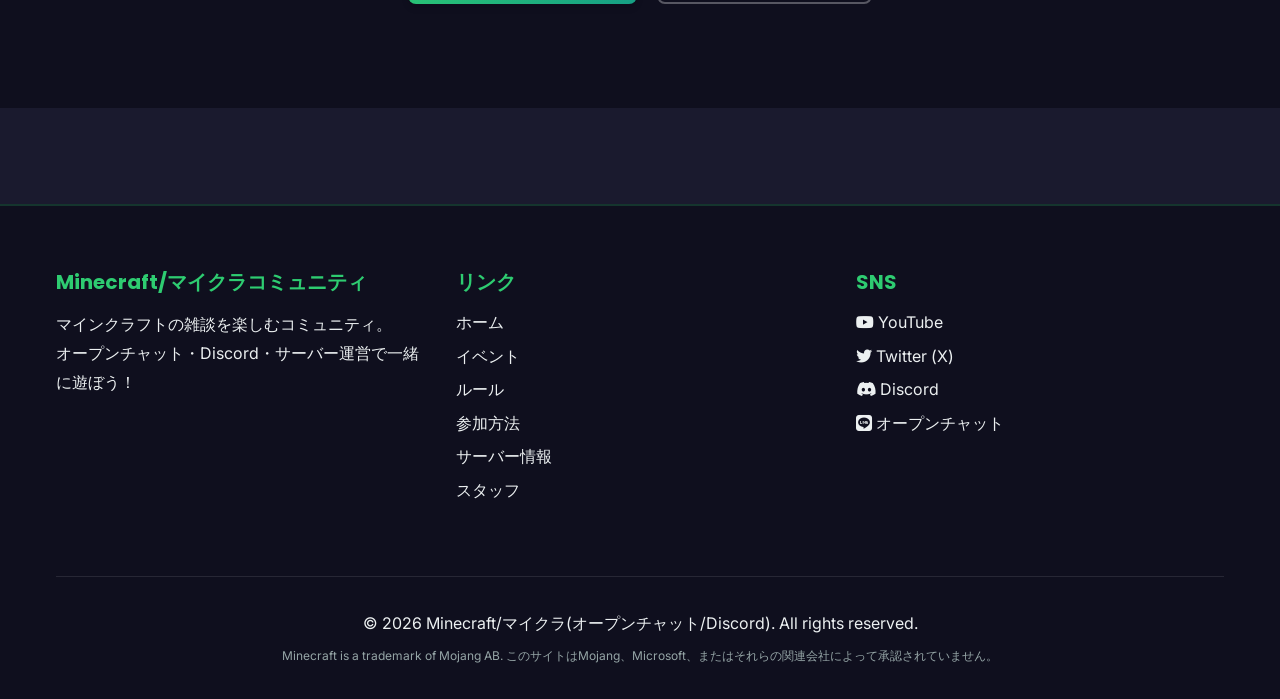
==== commit 27f2c56a: "調整" ====
--- a/index.html
+++ b/index.html
@@ -38,7 +38,7 @@
         <div class="header__container">
             <a href="index.html" class="header__logo">
                 <div class="header__logo-icon">🎮</div>
-                <span>マイクラコミュニティ</span>
+                <span>Minecraft/マイクラ</span>
             </a>
             
             <nav class="nav">
@@ -162,10 +162,10 @@
                 <div class="footer__section">
                     <h3 class="footer__title">SNS</h3>
                     <ul class="footer__links">
-                        <li><a href="#"><i class="fab fa-youtube"></i> YouTube</a></li>
-                        <li><a href="#"><i class="fab fa-twitter"></i> Twitter (X)</a></li>
-                        <li><a href="#"><i class="fab fa-discord"></i> Discord</a></li>
-                        <li><a href="#"><i class="fab fa-line"></i> オープンチャット</a></li>
+                        <li><a href="https://www.youtube.com/@MinecraftLineOC" target="_blank" rel="noopener noreferrer"><i class="fab fa-youtube"></i> YouTube</a></li>
+                        <li><a href="https://x.com/oc_minecraft" target="_blank" rel="noopener noreferrer"><i class="fab fa-twitter"></i> Twitter (X)</a></li>
+                        <li><a href="https://discord.gg/5mbHeUBGKd" target="_blank" rel="noopener noreferrer"><i class="fab fa-discord"></i> Discord</a></li>
+                        <li><a href="https://line.me/ti/g2/CJW2WW2DHXDSdOmx6ecle5YqvH-nFljGru4J6g?utm_source=invitation&utm_medium=link_copy&utm_campaign=default" target="_blank" rel="noopener noreferrer"><i class="fab fa-line"></i> オープンチャット</a></li>
                     </ul>
                 </div>
             </div>
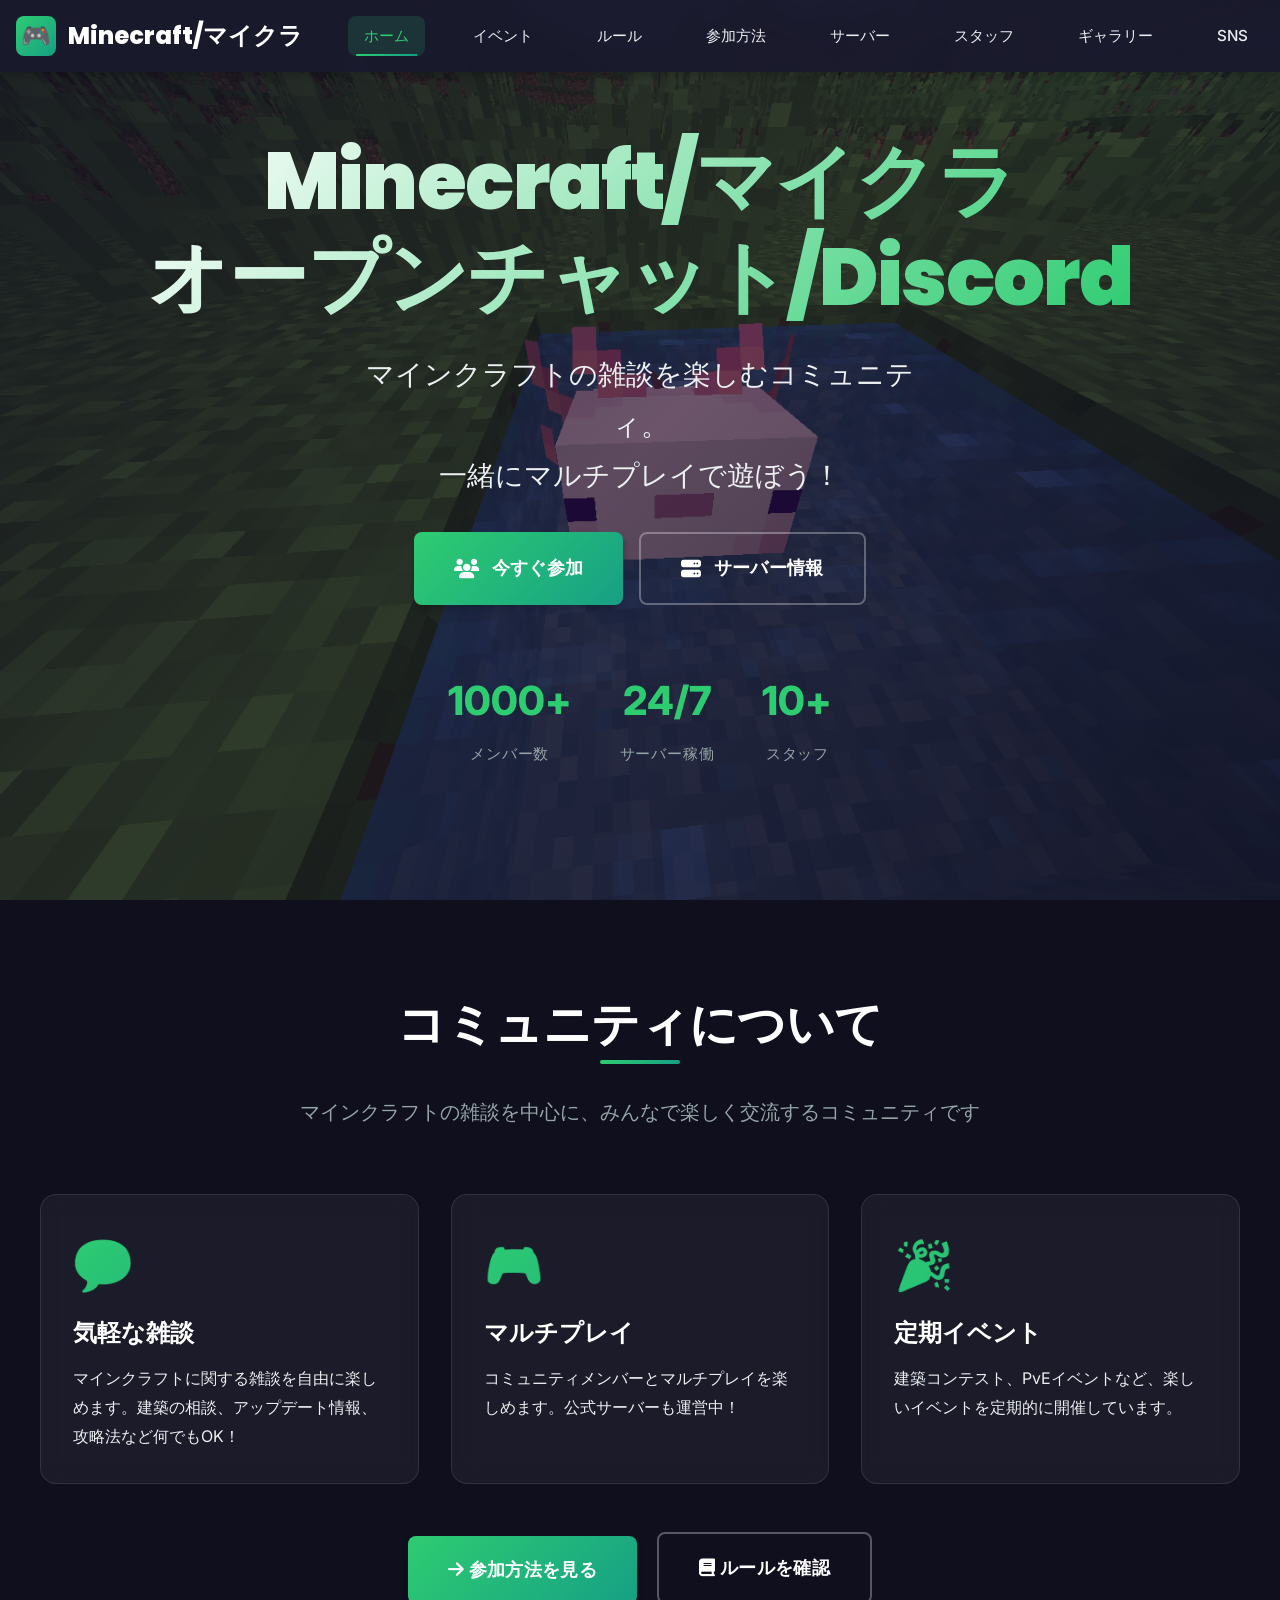
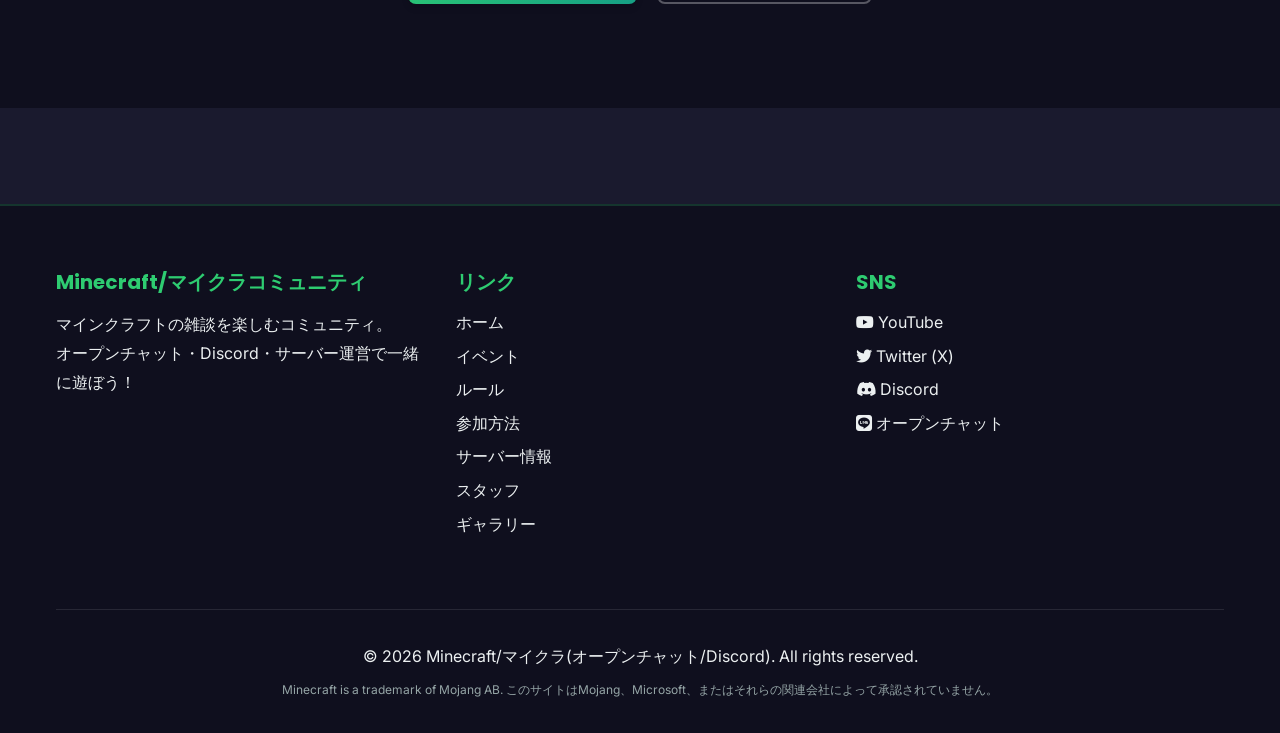
==== commit bbc4f06b: "ギャラリー更新" ====
--- a/index.html
+++ b/index.html
@@ -1,34 +1,36 @@
 <!DOCTYPE html>
 <html lang="ja">
+
 <head>
     <meta charset="UTF-8">
     <meta name="viewport" content="width=device-width, initial-scale=1.0">
     <meta name="description" content="マインクラフトの雑談を楽しむコミュニティ。オープンチャット・Discord・サーバー運営で一緒に遊ぼう！">
     <meta name="keywords" content="マインクラフト,Minecraft,コミュニティ,オープンチャット,Discord,マルチプレイ,サーバー">
     <meta name="author" content="Minecraft/マイクラ(オープンチャット/Discord)">
-    
+
     <!-- OGP -->
     <meta property="og:title" content="Minecraft/マイクラ(オープンチャット/Discord) - 公式サイト">
     <meta property="og:description" content="マインクラフトの雑談を楽しむコミュニティ。オープンチャット・Discord・サーバー運営で一緒に遊ぼう！">
     <meta property="og:type" content="website">
     <meta property="og:image" content="./assets/og-image.png">
-    
+
     <!-- Twitter Card -->
     <meta name="twitter:card" content="summary_large_image">
     <meta name="twitter:title" content="Minecraft/マイクラ(オープンチャット/Discord)">
     <meta name="twitter:description" content="マインクラフトの雑談を楽しむコミュニティ">
-    
+
     <title>Minecraft/マイクラ(オープンチャット/Discord) - 公式サイト</title>
-    
+
     <!-- Font Awesome -->
     <link rel="stylesheet" href="https://cdnjs.cloudflare.com/ajax/libs/font-awesome/6.5.1/css/all.min.css">
-    
+
     <!-- Main CSS -->
     <link rel="stylesheet" href="css/main.css">
-    
+
     <!-- Favicon -->
     <link rel="icon" type="image/png" href="./assets/favicon.png">
 </head>
+
 <body>
 
     <!-- ============================================
@@ -40,7 +42,7 @@
                 <div class="header__logo-icon">🎮</div>
                 <span>Minecraft/マイクラ</span>
             </a>
-            
+
             <nav class="nav">
                 <ul class="nav__list">
                     <li class="nav__item"><a href="index.html" class="nav__link active">ホーム</a></li>
@@ -49,10 +51,11 @@
                     <li class="nav__item"><a href="join.html" class="nav__link">参加方法</a></li>
                     <li class="nav__item"><a href="server.html" class="nav__link">サーバー</a></li>
                     <li class="nav__item"><a href="staff.html" class="nav__link">スタッフ</a></li>
+                    <li class="nav__item"><a href="gallery.html" class="nav__link">ギャラリー</a></li>
                     <li class="nav__item"><a href="sns.html" class="nav__link">SNS</a></li>
                 </ul>
             </nav>
-            
+
             <button class="header__menu-toggle" aria-label="メニューを開く">
                 <i class="fas fa-bars"></i>
             </button>
@@ -63,10 +66,13 @@
          ヒーローセクション
          ============================================ -->
     <section id="home" class="hero">
+        <div class="hero__slideshow" id="hero-slideshow">
+            <!-- JSで画像が挿入されます -->
+        </div>
         <div class="hero__container">
             <h1 class="hero__title">Minecraft/マイクラ<br>オープンチャット/Discord</h1>
             <p class="hero__subtitle">マインクラフトの雑談を楽しむコミュニティ。<br>一緒にマルチプレイで遊ぼう！</p>
-            
+
             <div class="hero__cta">
                 <a href="join.html" class="btn btn--primary btn--lg btn--icon">
                     <i class="fas fa-users"></i>
@@ -77,7 +83,7 @@
                     <span>サーバー情報</span>
                 </a>
             </div>
-            
+
             <div class="hero__stats">
                 <div class="hero__stat">
                     <span class="hero__stat-number">1000+</span>
@@ -104,27 +110,27 @@
                 <h2 class="section__title">コミュニティについて</h2>
                 <p class="section__subtitle">マインクラフトの雑談を中心に、みんなで楽しく交流するコミュニティです</p>
             </header>
-            
+
             <div class="section__content grid grid-3 scroll-reveal">
                 <div class="card hover-lift">
                     <span class="card__icon">💬</span>
                     <h3 class="card__title">気軽な雑談</h3>
                     <p class="card__description">マインクラフトに関する雑談を自由に楽しめます。建築の相談、アップデート情報、攻略法など何でもOK！</p>
                 </div>
-                
+
                 <div class="card hover-lift">
                     <span class="card__icon">🎮</span>
                     <h3 class="card__title">マルチプレイ</h3>
                     <p class="card__description">コミュニティメンバーとマルチプレイを楽しめます。公式サーバーも運営中！</p>
                 </div>
-                
+
                 <div class="card hover-lift">
                     <span class="card__icon">🎉</span>
                     <h3 class="card__title">定期イベント</h3>
                     <p class="card__description">建築コンテスト、PvEイベントなど、楽しいイベントを定期的に開催しています。</p>
                 </div>
             </div>
-            
+
             <div style="text-align: center; margin-top: 3rem;">
                 <a href="join.html" class="btn btn--primary btn--lg">
                     <i class="fas fa-arrow-right"></i> 参加方法を見る
@@ -146,7 +152,7 @@
                     <h3 class="footer__title">Minecraft/マイクラコミュニティ</h3>
                     <p>マインクラフトの雑談を楽しむコミュニティ。<br>オープンチャット・Discord・サーバー運営で一緒に遊ぼう！</p>
                 </div>
-                
+
                 <div class="footer__section">
                     <h3 class="footer__title">リンク</h3>
                     <ul class="footer__links">
@@ -156,20 +162,25 @@
                         <li><a href="join.html">参加方法</a></li>
                         <li><a href="server.html">サーバー情報</a></li>
                         <li><a href="staff.html">スタッフ</a></li>
+                        <li><a href="gallery.html">ギャラリー</a></li>
                     </ul>
                 </div>
-                
+
                 <div class="footer__section">
                     <h3 class="footer__title">SNS</h3>
                     <ul class="footer__links">
-                        <li><a href="https://www.youtube.com/@MinecraftLineOC" target="_blank" rel="noopener noreferrer"><i class="fab fa-youtube"></i> YouTube</a></li>
-                        <li><a href="https://x.com/oc_minecraft" target="_blank" rel="noopener noreferrer"><i class="fab fa-twitter"></i> Twitter (X)</a></li>
-                        <li><a href="https://discord.gg/5mbHeUBGKd" target="_blank" rel="noopener noreferrer"><i class="fab fa-discord"></i> Discord</a></li>
-                        <li><a href="https://line.me/ti/g2/CJW2WW2DHXDSdOmx6ecle5YqvH-nFljGru4J6g?utm_source=invitation&utm_medium=link_copy&utm_campaign=default" target="_blank" rel="noopener noreferrer"><i class="fab fa-line"></i> オープンチャット</a></li>
+                        <li><a href="https://www.youtube.com/@MinecraftLineOC" target="_blank"
+                                rel="noopener noreferrer"><i class="fab fa-youtube"></i> YouTube</a></li>
+                        <li><a href="https://x.com/oc_minecraft" target="_blank" rel="noopener noreferrer"><i
+                                    class="fab fa-twitter"></i> Twitter (X)</a></li>
+                        <li><a href="https://discord.gg/5mbHeUBGKd" target="_blank" rel="noopener noreferrer"><i
+                                    class="fab fa-discord"></i> Discord</a></li>
+                        <li><a href="https://line.me/ti/g2/CJW2WW2DHXDSdOmx6ecle5YqvH-nFljGru4J6g?utm_source=invitation&utm_medium=link_copy&utm_campaign=default"
+                                target="_blank" rel="noopener noreferrer"><i class="fab fa-line"></i> オープンチャット</a></li>
                     </ul>
                 </div>
             </div>
-            
+
             <div class="footer__bottom">
                 <p class="footer__copyright">
                     &copy; 2026 Minecraft/マイクラ(オープンチャット/Discord). All rights reserved.
@@ -182,6 +193,9 @@
     </footer>
 
     <!-- JavaScript -->
+    <script src="js/gallery-data.js"></script>
+    <script src="js/slideshow.js"></script>
     <script src="js/main.js"></script>
 </body>
-</html>
+
+</html>
--- a/css/main.css
+++ b/css/main.css
@@ -20,6 +20,7 @@
 @import url('modules/section.css');
 @import url('modules/card.css');
 @import url('modules/button.css');
+@import url('modules/gallery.css');
 
 /* State Layer */
-@import url('state/state.css');
+@import url('state/state.css');
